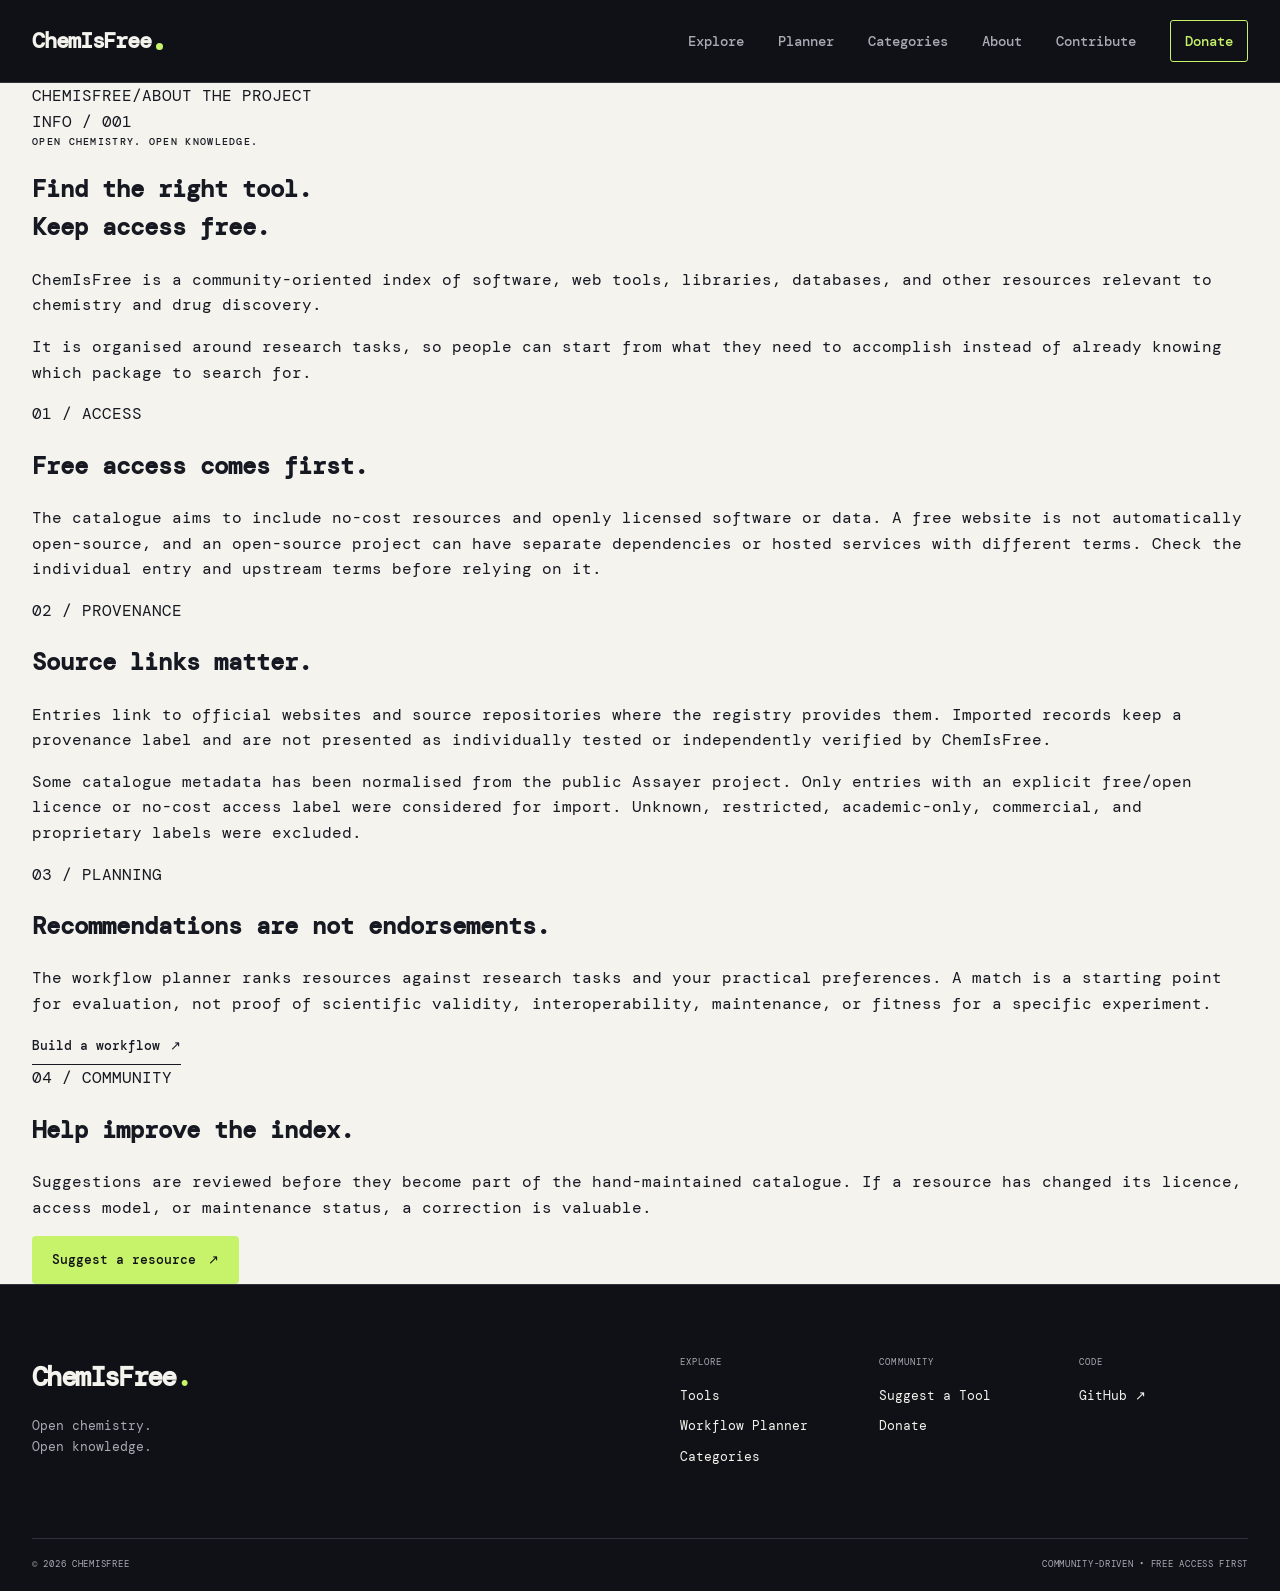
==== about.html @ 3ec7b922 "Add project, access policy, and provenance page" ====
<!DOCTYPE html>
<html lang="en">
<head>
    <meta charset="UTF-8">
    <meta name="viewport" content="width=device-width, initial-scale=1.0">
    <title>About ChemIsFree</title>
    <meta name="description" content="ChemIsFree helps researchers discover free chemistry and drug-discovery tools, understand access conditions, and assemble practical workflows.">
    <link rel="stylesheet" href="css/style.css?v=10">
</head>
<body>
<header class="site-header">
    <div class="container header-inner">
        <a href="index.html" class="site-wordmark"><span class="wordmark-main">ChemIsFree</span><span class="wordmark-dot"></span></a>
        <nav class="main-nav">
            <a href="tools.html">Explore</a>
            <a href="workflow-planner.html">Planner</a>
            <a href="index.html#categories">Categories</a>
            <a href="about.html" aria-current="page">About</a>
            <a href="contribute.html">Contribute</a>
            <a href="#" class="nav-donate" title="Donation link will be added before launch">Donate</a>
        </nav>
    </div>
</header>
<main>
    <section class="planner-hero about-hero">
        <div class="container">
            <div class="planner-topline"><div class="planner-kicker"><span>CHEMISFREE</span><span>/</span><span>ABOUT THE PROJECT</span></div><span class="planner-index">INFO / 001</span></div>
            <div class="planner-hero-grid">
                <div><p class="eyebrow">OPEN CHEMISTRY. OPEN KNOWLEDGE.</p><h1>Find the right tool.<br><span>Keep access free.</span></h1></div>
                <div class="planner-hero-copy"><p>ChemIsFree is a community-oriented index of software, web tools, libraries, databases, and other resources relevant to chemistry and drug discovery.</p><p>It is organised around research tasks, so people can start from what they need to accomplish instead of already knowing which package to search for.</p></div>
            </div>
        </div>
    </section>
    <section class="about-policy">
        <div class="container">
            <article><span>01 / ACCESS</span><h2>Free access comes first.</h2><p>The catalogue aims to include no-cost resources and openly licensed software or data. A free website is not automatically open-source, and an open-source project can have separate dependencies or hosted services with different terms. Check the individual entry and upstream terms before relying on it.</p></article>
            <article><span>02 / PROVENANCE</span><h2>Source links matter.</h2><p>Entries link to official websites and source repositories where the registry provides them. Imported records keep a provenance label and are not presented as individually tested or independently verified by ChemIsFree.</p><p>Some catalogue metadata has been normalised from the public <a href="https://github.com/yboulaamane/assayer" target="_blank" rel="noopener noreferrer">Assayer project</a>. Only entries with an explicit free/open licence or no-cost access label were considered for import. Unknown, restricted, academic-only, commercial, and proprietary labels were excluded.</p></article>
            <article><span>03 / PLANNING</span><h2>Recommendations are not endorsements.</h2><p>The workflow planner ranks resources against research tasks and your practical preferences. A match is a starting point for evaluation, not proof of scientific validity, interoperability, maintenance, or fitness for a specific experiment.</p><a class="text-link" href="workflow-planner.html">Build a workflow <span>↗</span></a></article>
            <article><span>04 / COMMUNITY</span><h2>Help improve the index.</h2><p>Suggestions are reviewed before they become part of the hand-maintained catalogue. If a resource has changed its licence, access model, or maintenance status, a correction is valuable.</p><a class="button button-primary" href="https://github.com/ChemIsFree/tools/issues/new?template=suggest-a-tool.yml" target="_blank" rel="noopener noreferrer">Suggest a resource <span>↗</span></a></article>
        </div>
    </section>
</main>
<footer class="site-footer">
    <div class="container footer-inner">
        <div class="footer-brand"><a href="index.html" class="footer-wordmark">ChemIsFree<span>.</span></a><p>Open chemistry.<br>Open knowledge.</p></div>
        <div class="footer-links">
            <div><span>EXPLORE</span><a href="tools.html">Tools</a><a href="workflow-planner.html">Workflow Planner</a><a href="index.html#categories">Categories</a></div>
            <div><span>COMMUNITY</span><a href="contribute.html">Suggest a Tool</a><a href="#">Donate</a></div>
            <div><span>CODE</span><a href="https://github.com/ChemIsFree" target="_blank" rel="noopener noreferrer">GitHub ↗</a></div>
        </div>
    </div>
    <div class="container footer-bottom"><span>© 2026 ChemIsFree</span><span>Community-driven • Free access first</span></div>
</footer>
</body>
</html>
---- css/style.css ----
@import url('https://fonts.googleapis.com/css2?family=DM+Mono:wght@400;500&family=DM+Sans:wght@400;500;600;700&family=Manrope:wght@400;500;600;700;800&display=swap');


/* =========================================================
   CHEMISFREE — DESIGN SYSTEM
   ========================================================= */

:root {

    /* Core */
    --ink: #101116;
    --ink-soft: #181a22;
    --ink-light: #222532;

    --paper: #f4f3ee;
    --paper-light: #faf9f5;
    --white: #ffffff;

    /* Accent system */
    --violet: #7357ff;
    --violet-light: #8f78ff;
    --lime: #c7f36b;
    --blue: #4e72ff;

    /* Text */
    --text: #171922;
    --text-muted: #6d707b;
    --text-on-dark: #f4f3ee;
    --text-on-dark-muted: #a8abb5;

    /* Lines */
    --line: #d9d8d1;
    --line-dark: #30323d;
    --line-bright: #474a57;

    /* Layout */
    --container: 1240px;

    /* Radius */
    --radius-sm: 4px;
    --radius-md: 8px;
    --radius-lg: 14px;

    /* Shadows */
    --shadow-soft: 0 12px 40px rgba(16, 17, 22, 0.08);

    /* Typography */
    --font-display: "DM Mono", monospace;
    --font-body: "DM Mono", monospace;
    --font-mono: "DM Mono", monospace;
}


/* =========================================================
   RESET
   ========================================================= */

* {
    box-sizing: border-box;
}

html {
    scroll-behavior: smooth;
}

body {
    margin: 0;
    background: var(--paper);
    color: var(--text);
    font-family: var(--font-body);
    font-size: 16px;
    line-height: 1.6;
    -webkit-font-smoothing: antialiased;
}

img {
    max-width: 100%;
}

a {
    color: inherit;
    text-decoration: none;
}

button,
input,
select {
    font: inherit;
}

button {
    cursor: pointer;
}

.container {
    width: min(calc(100% - 64px), var(--container));
    margin: 0 auto;
}


/* =========================================================
   HEADER
   ========================================================= */

.site-header {
    position: relative;
    z-index: 10;
    background: var(--ink);
    color: var(--text-on-dark);
    border-bottom: 1px solid var(--line-dark);
}

.header-inner {
    min-height: 82px;
    display: flex;
    align-items: center;
    justify-content: space-between;
    gap: 40px;
}

.site-wordmark {
    display: inline-flex;
    align-items: center;
    gap: 5px;
    font-family: var(--font-display);
    font-size: 22px;
    font-weight: 800;
    letter-spacing: -0.05em;
}

.wordmark-dot {
    width: 7px;
    height: 7px;
    display: inline-block;
    background: var(--lime);
    border-radius: 50%;
    margin-top: 11px;
}

.main-nav {
    display: flex;
    align-items: center;
    gap: 34px;
}

.main-nav a {
    position: relative;
    color: var(--text-on-dark-muted);
    font-size: 14px;
    font-weight: 500;
    transition: color 180ms ease;
}

.main-nav a::after {
    content: "";
    position: absolute;
    left: 0;
    right: 0;
    bottom: -8px;
    height: 1px;
    background: var(--lime);
    transform: scaleX(0);
    transform-origin: right;
    transition: transform 180ms ease;
}

.main-nav a:hover {
    color: var(--white);
}

.main-nav a:hover::after {
    transform: scaleX(1);
    transform-origin: left;
}


/* =========================================================
   HERO
   ========================================================= */

.hero {
    position: relative;
    overflow: hidden;
    background: var(--ink);
    color: var(--text-on-dark);
    border-bottom: 1px solid var(--line-dark);
}

.hero-container {
    position: relative;
    padding-top: 28px;
    padding-bottom: 0;
}

.hero-topline {
    display: flex;
    align-items: center;
    gap: 28px;
    padding-bottom: 24px;
    border-bottom: 1px solid var(--line-dark);

    font-family: var(--font-mono);
    font-size: 10px;
    letter-spacing: 0.12em;
    color: var(--text-on-dark-muted);
}

.hero-topline span {
    display: flex;
    align-items: center;
    gap: 10px;
}

.hero-topline span:not(:last-child)::after {
    content: "";
    width: 4px;
    height: 4px;
    border-radius: 50%;
    background: var(--violet-light);
}

.hero-main {
    position: relative;
    z-index: 2;

    display: grid;
    grid-template-columns: minmax(0, 1.3fr) minmax(320px, 0.7fr);
    gap: 80px;

    padding: 86px 0 96px;
}

.hero-title h1 {
    margin: 0;

    font-family: var(--font-display);
    font-size: clamp(76px, 10.2vw, 148px);
    line-height: 0.83;
    font-weight: 500;
    letter-spacing: -0.085em;
}

.hero-title h1 span {
    color: var(--violet-light);
}

.hero-content {
    align-self: end;
    max-width: 470px;
    padding-bottom: 5px;
}

.hero-kicker,
.eyebrow {
    margin: 0 0 18px;

    font-family: var(--font-mono);
    font-size: 10px;
    font-weight: 500;
    letter-spacing: 0.13em;
    text-transform: uppercase;
}

.hero-kicker {
    color: var(--lime);
}

.hero-description {
    margin: 0;
    color: var(--text-on-dark-muted);
    font-size: 18px;
    line-height: 1.65;
    max-width: 460px;
}

.hero-actions {
    display: flex;
    flex-wrap: wrap;
    gap: 12px;
    margin-top: 34px;
}


/* =========================================================
   HERO SCIENTIFIC SYSTEM
   ========================================================= */

.hero-system {
    position: relative;
    height: 160px;
    margin: 0 -1px;

    border-top: 1px solid var(--line-dark);
    background:
        linear-gradient(
            90deg,
            transparent 49.8%,
            rgba(115, 87, 255, 0.18) 50%,
            transparent 50.2%
        ),
        linear-gradient(
            0deg,
            transparent 49.8%,
            rgba(115, 87, 255, 0.14) 50%,
            transparent 50.2%
        );

    background-size: 80px 80px;
}

.system-grid {
    position: absolute;
    inset: 0;

    background-image:
        linear-gradient(var(--line-dark) 1px, transparent 1px),
        linear-gradient(90deg, var(--line-dark) 1px, transparent 1px);

    background-size: 80px 80px;

    opacity: 0.35;
}

.system-label {
    position: absolute;
    z-index: 4;

    display: flex;
    gap: 16px;

    font-family: var(--font-mono);
    font-size: 9px;
    letter-spacing: 0.12em;
    color: var(--text-on-dark-muted);
}

.system-label-top {
    top: 14px;
    left: 0;
}

.system-label-top span:first-child {
    color: var(--lime);
}

.system-label-bottom {
    right: 0;
    bottom: 14px;
}

.system-label-bottom span:last-child {
    color: var(--violet-light);
}

.system-node {
    position: absolute;
    z-index: 3;

    width: 9px;
    height: 9px;

    border: 1px solid var(--violet-light);
    background: var(--ink);

    transform: rotate(45deg);
}

.node-one {
    left: 19%;
    top: 42%;
}

.node-two {
    left: 43%;
    top: 62%;
}

.node-three {
    left: 66%;
    top: 30%;
}

.node-four {
    right: 13%;
    top: 57%;
    border-color: var(--lime);
}

.system-line {
    position: absolute;
    z-index: 2;

    height: 1px;
    background: var(--violet);
    opacity: 0.65;
    transform-origin: left center;
}

.line-one {
    width: 25%;
    left: 19%;
    top: 47%;
    transform: rotate(18deg);
}

.line-two {
    width: 25%;
    left: 43%;
    top: 62%;
    transform: rotate(-27deg);
}

.line-three {
    width: 24%;
    left: 66%;
    top: 34%;
    transform: rotate(23deg);
}

.molecule {
    position: absolute;
    z-index: 3;

    width: 76px;
    height: 76px;

    border: 1px solid var(--violet);
    border-radius: 50%;
    opacity: 0.7;
}

.molecule::before,
.molecule::after {
    content: "";
    position: absolute;
    inset: 12px;
    border: 1px solid var(--violet-light);
    transform: rotate(60deg);
}

.molecule::after {
    transform: rotate(-60deg);
}

.molecule span {
    position: absolute;
    width: 7px;
    height: 7px;
    border-radius: 50%;
    background: var(--lime);
}

.molecule span:nth-child(1) {
    top: -4px;
    left: 34px;
}

.molecule span:nth-child(2) {
    bottom: 4px;
    left: -2px;
}

.molecule span:nth-child(3) {
    right: -2px;
    bottom: 4px;
}

.molecule-one {
    left: 28%;
    top: 25%;
}

.molecule-two {
    right: 20%;
    top: 5%;
    transform: scale(0.62);
    opacity: 0.4;
}


/* =========================================================
   BUTTONS
   ========================================================= */

.button {
    min-height: 48px;
    display: inline-flex;
    align-items: center;
    justify-content: center;
    gap: 12px;

    padding: 0 20px;

    border-radius: var(--radius-sm);

    font-size: 13px;
    font-weight: 500;

    transition:
        transform 180ms ease,
        background 180ms ease,
        border-color 180ms ease,
        color 180ms ease;
}

.button:hover {
    transform: translateY(-2px);
}

.button-primary {
    background: var(--lime);
    color: var(--ink);
}

.button-primary:hover {
    background: #d5fb82;
}

.button-secondary {
    border: 1px solid var(--line-bright);
    color: var(--text-on-dark);
}

.button-secondary:hover {
    border-color: var(--violet-light);
    background: rgba(115, 87, 255, 0.1);
}

.button-light {
    background: var(--paper);
    color: var(--ink);
}

.button-light:hover {
    background: var(--white);
}


/* =========================================================
   INTRO
   ========================================================= */

.intro-section {
    padding: 130px 0;
    background: var(--paper);
    border-bottom: 1px solid var(--line);
}

.intro-heading {
    max-width: 850px;
}

.intro-heading .eyebrow {
    color: var(--violet);
}

.intro-heading h2 {
    margin: 0;

    font-family: var(--font-display);
    font-size: clamp(42px, 5.2vw, 72px);
    line-height: 1.02;
    letter-spacing: -0.065em;
    font-weight: 500;
}

.intro-heading h2 em {
    color: var(--text-muted);
    font-style: normal;
}

.intro-bottom {
    display: grid;
    grid-template-columns: minmax(0, 1fr) minmax(360px, 0.8fr);
    gap: 120px;

    margin-top: 90px;
    padding-top: 28px;

    border-top: 1px solid var(--line);
}

.intro-text {
    max-width: 560px;
}

.intro-text p {
    margin: 0 0 18px;
    color: var(--text-muted);
    font-size: 17px;
}

.stats {
    display: grid;
    grid-template-columns: repeat(3, 1fr);
    gap: 0;
}

.stat {
    padding-left: 24px;
    border-left: 1px solid var(--line);
}

.stat strong {
    display: block;

    font-family: var(--font-display);
    font-size: 48px;
    line-height: 1;
    letter-spacing: -0.06em;
    font-weight: 500;
}

.stat span {
    display: block;
    margin-top: 12px;

    font-family: var(--font-mono);
    font-size: 9px;
    letter-spacing: 0.1em;
    text-transform: uppercase;
    color: var(--text-muted);
}


/* =========================================================
   CATEGORIES
   ========================================================= */

.categories-section {
    padding: 130px 0;
    background: var(--paper-light);
}

.section-heading {
    display: flex;
    justify-content: space-between;
    align-items: flex-end;
    gap: 50px;

    margin-bottom: 60px;
}

.section-heading .eyebrow {
    color: var(--violet);
}

.section-heading h2 {
    margin: 0;

    font-family: var(--font-display);
    font-size: clamp(48px, 6vw, 78px);
    line-height: 0.92;
    letter-spacing: -0.07em;
    font-weight: 500;
}

.text-link {
    display: inline-flex;
    align-items: center;
    gap: 10px;

    padding-bottom: 7px;
    border-bottom: 1px solid var(--text);

    font-size: 13px;
    font-weight: 500;

    transition:
        color 180ms ease,
        border-color 180ms ease;
}

.text-link:hover {
    color: var(--violet);
    border-color: var(--violet);
}

.category-grid {
    display: grid;
    grid-template-columns: repeat(2, 1fr);

    border-top: 1px solid var(--line);
    border-left: 1px solid var(--line);
}

.category-card {
    position: relative;

    min-height: 265px;

    display: flex;
    flex-direction: column;
    justify-content: space-between;

    padding: 30px;

    border-right: 1px solid var(--line);
    border-bottom: 1px solid var(--line);

    background: transparent;

    transition:
        background 200ms ease,
        transform 200ms ease;
}

.category-card:hover {
    background: var(--white);
}

.category-card:nth-child(odd) {
    background: rgba(115, 87, 255, 0.025);
}

.category-card:hover:nth-child(odd) {
    background: var(--white);
}

.category-index {
    font-family: var(--font-mono);
    font-size: 10px;
    color: var(--violet);
    letter-spacing: 0.08em;
}

.category-card h3 {
    margin: 0;

    font-family: var(--font-display);
    font-size: 30px;
    line-height: 1;
    letter-spacing: -0.045em;
    font-weight: 500;
}

.category-card p {
    max-width: 380px;

    margin: 14px 0 0;

    color: var(--text-muted);
    font-size: 14px;
    line-height: 1.6;
}

.category-arrow {
    position: absolute;
    right: 30px;
    bottom: 27px;

    font-size: 20px;

    opacity: 0;

    transform: translate(-5px, 5px);

    transition:
        opacity 180ms ease,
        transform 180ms ease;
}

.category-card:hover .category-arrow {
    opacity: 1;
    transform: translate(0, 0);
}

.category-card-large {
    min-height: 330px;
}


/* =========================================================
   COMMUNITY
   ========================================================= */

.community-section {
    padding: 120px 0;

    background: var(--ink);
    color: var(--text-on-dark);
}

.community-container {
    display: grid;
    grid-template-columns: 100px minmax(0, 700px);
    gap: 60px;
}

.community-number {
    font-family: var(--font-mono);
    font-size: 11px;
    color: var(--lime);
    padding-top: 9px;
}

.community-content {
    max-width: 700px;
}

.community-content .eyebrow {
    color: var(--violet-light);
}

.community-content h2 {
    margin: 0;

    font-family: var(--font-display);
    font-size: clamp(54px, 7vw, 90px);
    line-height: 0.92;
    letter-spacing: -0.075em;
    font-weight: 500;
}

.community-content > p:not(.eyebrow) {
    max-width: 590px;

    margin: 30px 0 35px;

    color: var(--text-on-dark-muted);
    font-size: 17px;
}


/* =========================================================
   FOOTER
   ========================================================= */

.site-footer {
    background: var(--ink);
    color: var(--text-on-dark);

    border-top: 1px solid var(--line-dark);
}

.footer-inner {
    display: grid;
    grid-template-columns: 1fr 1fr;
    gap: 80px;

    padding-top: 70px;
    padding-bottom: 70px;
}

.footer-wordmark {
    font-family: var(--font-display);
    font-size: 27px;
    font-weight: 800;
    letter-spacing: -0.06em;
}

.footer-wordmark span {
    color: var(--lime);
}

.footer-brand p {
    margin: 18px 0 0;

    color: var(--text-on-dark-muted);
    font-size: 13px;
    line-height: 1.6;
}

.footer-links {
    display: grid;
    grid-template-columns: repeat(3, 1fr);
    gap: 30px;
}

.footer-links div {
    display: flex;
    flex-direction: column;
    gap: 10px;
}

.footer-links span {
    margin-bottom: 6px;

    font-family: var(--font-mono);
    font-size: 9px;
    letter-spacing: 0.12em;
    color: var(--text-on-dark-muted);
}

.footer-links a {
    width: fit-content;

    color: var(--text-on-dark);

    font-size: 13px;
}

.footer-links a:hover {
    color: var(--lime);
}

.footer-bottom {
    display: flex;
    justify-content: space-between;

    padding-top: 18px;
    padding-bottom: 20px;

    border-top: 1px solid var(--line-dark);

    font-family: var(--font-mono);
    font-size: 9px;
    letter-spacing: 0.08em;
    text-transform: uppercase;
    color: var(--text-on-dark-muted);
}


/* =========================================================
   CATALOGUE — PAGE HERO
   ========================================================= */

.page-hero {
    padding: 85px 0 70px;
    background: var(--ink);
    color: var(--text-on-dark);
}

.page-hero .eyebrow {
    color: var(--lime);
}

.page-hero h1 {
    margin: 0;

    font-family: var(--font-display);
    font-size: clamp(56px, 7vw, 90px);
    line-height: 0.95;
    letter-spacing: -0.07em;
    font-weight: 500;
}

.page-hero p {
    max-width: 650px;
    margin: 25px 0 0;

    color: var(--text-on-dark-muted);
    font-size: 17px;
}


/* =========================================================
   CHEMISFREE CATALOGUE — EDITORIAL INDEX
   ========================================================= */


/* ---------------------------------------------------------
   Catalogue hero
   --------------------------------------------------------- */

.catalogue-hero {
    background: var(--ink);
    color: var(--text-on-dark);
    border-bottom: 1px solid var(--line-dark);
}

.catalogue-hero .container {
    padding-top: 28px;
    padding-bottom: 85px;
}

.catalogue-hero-top {
    display: flex;
    justify-content: space-between;
    align-items: center;

    padding-bottom: 22px;

    border-bottom: 1px solid var(--line-dark);
}

.catalogue-label {
    display: flex;
    align-items: center;
    gap: 14px;

    font-family: var(--font-mono);
    font-size: 9px;
    letter-spacing: 0.12em;
    color: var(--text-on-dark-muted);
}

.catalogue-label span:first-child {
    color: var(--lime);
}

.catalogue-index {
    font-family: var(--font-mono);
    font-size: 9px;
    letter-spacing: 0.12em;
    color: var(--text-on-dark-muted);
}

.catalogue-hero-content {
    display: grid;
    grid-template-columns: minmax(0, 1.3fr) minmax(300px, 0.7fr);
    gap: 80px;

    padding-top: 78px;
}

.catalogue-hero-content h1 {
    margin: 0;

    font-family: var(--font-display);
    font-size: clamp(72px, 9vw, 132px);
    line-height: 0.84;
    letter-spacing: -0.085em;
    font-weight: 500;
}

.catalogue-hero-description {
    align-self: end;
    max-width: 460px;
}

.catalogue-hero-description p {
    margin: 0;

    color: var(--text-on-dark-muted);
    font-size: 17px;
    line-height: 1.65;
}

.catalogue-scroll-hint {
    display: block;
    margin-top: 35px;

    font-family: var(--font-mono);
    font-size: 9px;
    letter-spacing: 0.12em;
    color: var(--violet-light);
}


/* ---------------------------------------------------------
   Catalogue main section
   --------------------------------------------------------- */

.catalogue-section {
    padding: 70px 0 120px;
    background: var(--paper);
}


/* ---------------------------------------------------------
   Search
   --------------------------------------------------------- */

.catalogue-search {
    max-width: 900px;
    margin-bottom: 45px;
}

.catalogue-search > label {
    display: block;
    margin-bottom: 12px;

    font-family: var(--font-mono);
    font-size: 9px;
    letter-spacing: 0.12em;
    text-transform: uppercase;
    color: var(--text-muted);
}

.catalogue-search-field {
    position: relative;
}

.catalogue-search-field input {
    width: 100%;
    height: 68px;

    padding: 0 60px 0 20px;

    border: 1px solid var(--line);
    border-radius: var(--radius-sm);

    background: var(--white);
    color: var(--text);

    font-family: var(--font-body);
    font-size: 17px;

    outline: none;

    transition:
        border-color 180ms ease,
        box-shadow 180ms ease;
}

.catalogue-search-field input::placeholder {
    color: #999aa1;
}

.catalogue-search-field input:focus {
    border-color: var(--violet);
    box-shadow: 0 0 0 3px rgba(115, 87, 255, 0.08);
}

.search-symbol {
    position: absolute;
    right: 22px;
    top: 50%;

    transform: translateY(-50%);

    font-family: var(--font-mono);
    font-size: 18px;
    color: var(--violet);
}


/* ---------------------------------------------------------
   Filter bar
   --------------------------------------------------------- */

.catalogue-filter-bar {
    display: grid;
    grid-template-columns: 1.4fr 1fr 1fr 0.8fr auto;
    gap: 10px;

    padding: 20px 0;

    border-top: 1px solid var(--line);
    border-bottom: 1px solid var(--line);
}

.filter-control {
    min-width: 0;
}

.filter-control label {
    display: block;
    margin-bottom: 7px;

    font-family: var(--font-mono);
    font-size: 8px;
    letter-spacing: 0.1em;
    text-transform: uppercase;
    color: var(--text-muted);
}

.filter-control select {
    width: 100%;
    height: 44px;

    padding: 0 32px 0 12px;

    border: 1px solid var(--line);
    border-radius: var(--radius-sm);

    background: var(--paper-light);
    color: var(--text);

    font-size: 12px;

    outline: none;
}

.filter-control select:focus {
    border-color: var(--violet);
}

.filter-clear {
    align-self: end;

    height: 44px;

    padding: 0 16px;

    border: 1px solid var(--line);
    border-radius: var(--radius-sm);

    background: transparent;
    color: var(--text-muted);

    font-family: var(--font-mono);
    font-size: 8px;
    letter-spacing: 0.08em;
    text-transform: uppercase;

    transition:
        border-color 180ms ease,
        color 180ms ease,
        background 180ms ease;
}

.filter-clear:hover {
    border-color: var(--violet);
    color: var(--violet);
    background: rgba(115, 87, 255, 0.04);
}


/* ---------------------------------------------------------
   Results header
   --------------------------------------------------------- */

.catalogue-results-header {
    display: flex;
    justify-content: space-between;
    align-items: center;

    padding: 30px 0 18px;
}

.catalogue-results-count {
    display: flex;
    align-items: center;
    gap: 10px;

    font-family: var(--font-mono);
    font-size: 9px;
    letter-spacing: 0.1em;
    text-transform: uppercase;
    color: var(--text-muted);
}

.results-marker {
    width: 6px;
    height: 6px;

    display: inline-block;

    border-radius: 50%;
    background: var(--lime);

    box-shadow: 0 0 0 3px rgba(199, 243, 107, 0.18);
}

.catalogue-results-note {
    font-family: var(--font-mono);
    font-size: 8px;
    letter-spacing: 0.1em;
    color: #a0a0a5;
}


/* ---------------------------------------------------------
   Tool grid
   --------------------------------------------------------- */

.tools-grid {
    display: grid;
    grid-template-columns: repeat(2, minmax(0, 1fr));
    gap: 0;

    border-top: 1px solid var(--line);
    border-left: 1px solid var(--line);
}


/* ---------------------------------------------------------
   Tool card
   --------------------------------------------------------- */

.tool-card {
    position: relative;

    min-height: 315px;

    display: flex;
    flex-direction: column;

    padding: 28px 30px 24px;

    border: 0;
    border-right: 1px solid var(--line);
    border-bottom: 1px solid var(--line);
    border-radius: 0;

    background: transparent;

    box-shadow: none;

    transition:
        background 180ms ease,
        box-shadow 180ms ease;
}

.tool-card:hover {
    background: var(--white);
    border-color: var(--line);
    box-shadow: inset 0 0 0 1px rgba(115, 87, 255, 0.04);
}

.tool-card:nth-child(4n + 1) {
    background: rgba(115, 87, 255, 0.025);
}

.tool-card:nth-child(4n + 1):hover {
    background: var(--white);
}


/* Status */

.tool-status {
    order: 0;

    align-self: flex-start;

    margin: 0 0 22px;
    padding: 5px 7px;

    border-radius: 2px;

    font-family: var(--font-mono);
    font-size: 7px;
    letter-spacing: 0.09em;
    text-transform: uppercase;
}

.tool-status-own {
    background: #ece7ff;
    color: #6046dc;
}

.tool-status-community {
    background: #edf7d8;
    color: #55751a;
}

.tool-status-archived {
    background: #ececec;
    color: #696969;
}


/* Type */

.tool-type {
    order: 1;

    margin-bottom: 9px;

    font-family: var(--font-mono);
    font-size: 8px;
    letter-spacing: 0.11em;
    text-transform: uppercase;
    color: var(--violet);
}


/* Name */

.tool-card h3 {
    order: 2;

    margin: 0;

    font-family: var(--font-display);
    font-size: 29px;
    line-height: 1.05;
    letter-spacing: -0.05em;
    font-weight: 500;
}


/* Description */

.tool-description {
    order: 3;

    max-width: 570px;

    margin: 13px 0 0;

    color: var(--text-muted);

    font-size: 14px;
    line-height: 1.6;
}


/* Metadata */

.tool-meta {
    order: 4;

    display: flex;
    flex-wrap: wrap;
    gap: 6px;

    margin-top: auto;
    padding-top: 28px;
}

.tool-meta span {
    padding: 5px 7px;

    border: 1px solid var(--line);

    font-family: var(--font-mono);
    font-size: 7px;
    letter-spacing: 0.05em;
    text-transform: uppercase;
    color: var(--text-muted);
}


/* Bottom links */

.tool-card-bottom {
    order: 5;

    display: flex;
    justify-content: space-between;
    align-items: center;

    margin-top: 20px;
    padding-top: 14px;

    border-top: 1px solid var(--line);
}

.tool-link {
    font-size: 11px;
    font-weight: 500;
}

.tool-link:first-child {
    color: var(--text);
}

.tool-link:first-child::after {
    content: " ↗";
    color: var(--violet);
}

.tool-link:last-child {
    color: var(--text-muted);
}

.tool-link:hover {
    color: var(--violet);
}


/* ---------------------------------------------------------
   No results
   --------------------------------------------------------- */

.no-results {
    padding: 110px 20px;

    border: 1px solid var(--line);

    text-align: center;
}

.no-results-number {
    display: block;
    margin-bottom: 20px;

    font-family: var(--font-mono);
    font-size: 10px;
    letter-spacing: 0.12em;
    color: var(--violet);
}

.no-results h3 {
    margin: 0;

    font-family: var(--font-display);
    font-size: 38px;
    line-height: 1;
    letter-spacing: -0.05em;
}

.no-results p {
    margin: 15px 0 25px;

    color: var(--text-muted);
}

.no-results button,
#clear-filters-empty {
    min-height: 42px;

    padding: 0 16px;

    border: 1px solid var(--line);
    border-radius: var(--radius-sm);

    background: transparent;

    font-family: var(--font-mono);
    font-size: 8px;
    letter-spacing: 0.08em;
    text-transform: uppercase;
}

.no-results button:hover,
#clear-filters-empty:hover {
    border-color: var(--violet);
    color: var(--violet);
}


/* ---------------------------------------------------------
   Donate navigation
   --------------------------------------------------------- */

.nav-donate {
    padding: 9px 14px !important;

    border: 1px solid var(--lime);

    color: var(--lime) !important;

    border-radius: 3px;
}

.nav-donate::after {
    display: none !important;
}

.nav-donate:hover {
    background: var(--lime);
    color: var(--ink) !important;
}


/* =========================================================
   TOOL DETAIL PAGE
   ========================================================= */

.tool-detail {
    padding: 65px 0 110px;
    background: var(--paper);
}

#tool-breadcrumb {
    margin-bottom: 30px;

    font-family: var(--font-mono);
    font-size: 9px;
    letter-spacing: 0.08em;
    text-transform: uppercase;
    color: var(--text-muted);
}

#tool-breadcrumb a:hover {
    color: var(--violet);
}

.tool-detail-header {
    padding-bottom: 45px;
    border-bottom: 1px solid var(--line);
}

.tool-detail-header h1 {
    margin: 0;

    font-family: var(--font-display);
    font-size: clamp(48px, 6vw, 78px);
    line-height: 0.95;
    letter-spacing: -0.065em;
    font-weight: 500;
}

.tool-detail-description {
    max-width: 760px;

    margin: 24px 0 0;

    color: var(--text-muted);
    font-size: 18px;
    line-height: 1.65;
}

.tool-detail-layout {
    display: grid;
    grid-template-columns: minmax(0, 1fr) 340px;
    gap: 60px;

    margin-top: 55px;
}

.tool-section {
    padding-bottom: 40px;
    margin-bottom: 40px;
    border-bottom: 1px solid var(--line);
}

.tool-section h2 {
    margin: 0 0 20px;

    font-family: var(--font-display);
    font-size: 28px;
    letter-spacing: -0.04em;
}

.tool-section p {
    color: var(--text-muted);
}

.tool-external-links {
    display: flex;
    flex-wrap: wrap;
    gap: 10px;
}

.external-link {
    display: inline-flex;
    align-items: center;
    gap: 8px;

    padding: 10px 13px;

    border: 1px solid var(--line);

    background: var(--white);

    font-size: 12px;
    font-weight: 500;
}

.external-link:hover {
    border-color: var(--violet);
    color: var(--violet);
}

.tool-citation {
    padding: 18px;

    border-left: 2px solid var(--violet);

    background: var(--white);

    font-size: 13px;
    color: var(--text-muted);
}

.tool-detail-sidebar {
    position: sticky;
    top: 25px;
    align-self: start;
}

.tool-info-card {
    padding: 25px;

    border: 1px solid var(--line);
    border-radius: var(--radius-md);

    background: var(--white);
}

.tool-info-card dl {
    margin: 0;
}

.tool-info-card dt {
    margin-top: 18px;

    font-family: var(--font-mono);
    font-size: 8px;
    letter-spacing: 0.1em;
    text-transform: uppercase;
    color: var(--text-muted);
}

.tool-info-card dt:first-child {
    margin-top: 0;
}

.tool-info-card dd {
    margin: 5px 0 0;

    font-size: 14px;
}

.tool-primary-button {
    display: flex;
    align-items: center;
    justify-content: center;

    width: 100%;
    min-height: 48px;

    margin-top: 22px;

    border-radius: var(--radius-sm);

    background: var(--ink);
    color: var(--white);

    font-size: 13px;
    font-weight: 500;
}

.tool-primary-button:hover {
    background: var(--violet);
}

.tool-loading {
    padding: 100px 0;
    color: var(--text-muted);
}


/* =========================================================
   RESPONSIVE — TABLET
   ========================================================= */

@media (max-width: 1000px) {

    .hero-main {
        grid-template-columns: 1fr;
        gap: 50px;
    }

    .hero-content {
        max-width: 620px;
    }

    .intro-bottom {
        grid-template-columns: 1fr;
        gap: 55px;
    }

    .catalogue-hero-content {
        grid-template-columns: 1fr;
        gap: 50px;
    }

    .catalogue-filter-bar {
        grid-template-columns: repeat(2, 1fr);
    }

    .filter-clear {
        width: fit-content;
    }

    .tools-grid {
        grid-template-columns: repeat(2, minmax(0, 1fr));
    }

    .tool-detail-layout {
        grid-template-columns: 1fr;
    }

    .tool-detail-sidebar {
        position: static;
    }
}


/* =========================================================
   RESPONSIVE — MOBILE
   ========================================================= */

@media (max-width: 700px) {

    .container {
        width: min(calc(100% - 36px), var(--container));
    }

    .header-inner {
        min-height: 70px;
    }

    .main-nav {
        gap: 16px;
    }

    .main-nav a {
        font-size: 12px;
    }

    .hero-container {
        padding-top: 20px;
    }

    .hero-topline {
        gap: 12px;
        flex-wrap: wrap;
        line-height: 1.5;
    }

    .hero-main {
        padding: 65px 0 65px;
    }

    .hero-title h1 {
        font-size: clamp(66px, 20vw, 110px);
    }

    .hero-description {
        font-size: 16px;
    }

    .hero-system {
        height: 120px;
    }

    .intro-section,
    .categories-section {
        padding: 85px 0;
    }

    .intro-heading h2 {
        font-size: 42px;
    }

    .stats {
        grid-template-columns: 1fr;
        gap: 25px;
    }

    .stat {
        padding-left: 18px;
    }

    .section-heading {
        display: block;
        margin-bottom: 40px;
    }

    .section-heading h2 {
        font-size: 50px;
    }

    .section-heading .text-link {
        margin-top: 25px;
    }

    .category-grid {
        grid-template-columns: 1fr;
    }

    .category-card,
    .category-card-large {
        min-height: 240px;
    }

    .community-section {
        padding: 85px 0;
    }

    .community-container {
        grid-template-columns: 1fr;
        gap: 20px;
    }

    .community-content h2 {
        font-size: 58px;
    }

    .footer-inner {
        grid-template-columns: 1fr;
        gap: 50px;
        padding-top: 55px;
        padding-bottom: 55px;
    }

    .footer-links {
        grid-template-columns: 1fr 1fr;
    }

    .footer-bottom {
        gap: 20px;
        flex-wrap: wrap;
    }

    .catalogue-hero .container {
        padding-top: 20px;
        padding-bottom: 65px;
    }

    .catalogue-hero-top {
        align-items: flex-start;
    }

    .catalogue-label {
        flex-wrap: wrap;
        gap: 8px;
    }

    .catalogue-hero-content {
        padding-top: 60px;
    }

    .catalogue-hero-content h1 {
        font-size: clamp(65px, 18vw, 105px);
    }

    .catalogue-hero-description p {
        font-size: 16px;
    }

    .catalogue-section {
        padding: 55px 0 85px;
    }

    .catalogue-search-field input {
        height: 60px;
        font-size: 15px;
    }

    .catalogue-filter-bar {
        grid-template-columns: 1fr;
    }

    .filter-clear {
        width: 100%;
    }

    .catalogue-results-header {
        align-items: flex-start;
        gap: 15px;
    }

    .catalogue-results-note {
        display: none;
    }

    .tools-grid {
        grid-template-columns: 1fr;
    }

    .tool-card {
        min-height: 280px;
    }

    .tool-detail {
        padding-top: 45px;
    }
}


/* =========================================================
   SMALL MOBILE
   ========================================================= */

@media (max-width: 460px) {

    .main-nav a:nth-child(2) {
        display: none;
    }

    .hero-title h1 {
        font-size: 64px;
    }

    .hero-actions {
        flex-direction: column;
        align-items: stretch;
    }

    .button {
        width: 100%;
    }

    .footer-links {
        grid-template-columns: 1fr;
    }

    .catalogue-label span:nth-child(2),
    .catalogue-label span:nth-child(3) {
        display: none;
    }

    .catalogue-hero-content h1 {
        font-size: 64px;
    }
}

/* =========================================================
   APPLICATION-FIRST CATALOGUE
   ========================================================= */


/* ---------------------------------------------------------
   Application domain
   --------------------------------------------------------- */

.application-domain {
    padding: 70px 0 0;
}


.application-domain:first-child {
    padding-top: 30px;
}


.application-domain-header {

    display: grid;

    grid-template-columns:
        minmax(0, 1fr)
        minmax(280px, 0.55fr);

    gap: 70px;

    padding-bottom: 35px;

    border-bottom: 1px solid var(--line);
}


.application-domain-header .eyebrow {
    color: var(--violet);
}


.application-domain-header h2 {

    margin: 0;

    font-family: var(--font-display);

    font-size:
        clamp(42px, 5.5vw, 76px);

    line-height: 0.92;

    letter-spacing: -0.065em;

    font-weight: 500;
}


.application-domain-description {

    align-self: end;

    max-width: 470px;

    margin: 0;

    color: var(--text-muted);

    font-size: 14px;

    line-height: 1.7;
}


/* ---------------------------------------------------------
   Task groups
   --------------------------------------------------------- */

.task-group {

    padding: 35px 0 0;
}


.task-heading {

    display: flex;

    align-items: baseline;

    gap: 18px;

    margin-bottom: 20px;
}


.task-index {

    min-width: 28px;

    font-family: var(--font-mono);

    font-size: 9px;

    letter-spacing: 0.08em;

    color: var(--violet);
}


.task-heading h3 {

    margin: 0;

    font-family: var(--font-display);

    font-size: 23px;

    line-height: 1.1;

    letter-spacing: -0.035em;

    font-weight: 500;
}


/* ---------------------------------------------------------
   Interface groups
   --------------------------------------------------------- */

.task-interface-groups {

    display: flex;

    flex-direction: column;

    gap: 28px;

    margin-left: 46px;
}


.task-interface-group {
    min-width: 0;
}


.interface-label {

    display: flex;

    align-items: center;

    gap: 9px;

    margin-bottom: 10px;

    font-family: var(--font-mono);

    font-size: 8px;

    letter-spacing: 0.12em;

    text-transform: uppercase;

    color: var(--text-muted);
}


.interface-label span {

    width: 5px;

    height: 5px;

    display: inline-block;

    background: var(--violet);

    transform: rotate(45deg);
}


.task-interface-group:nth-child(2)
.interface-label span {

    background: var(--lime);
}


.task-interface-group:nth-child(3)
.interface-label span {

    background: var(--blue);
}


/* ---------------------------------------------------------
   Application grid
   --------------------------------------------------------- */

.application-grid {

    display: grid;

    grid-template-columns:
        repeat(
            2,
            minmax(0, 1fr)
        );

    border-top: 1px solid var(--line);

    border-left: 1px solid var(--line);
}


.application-card {

    min-height: 255px;

    padding:
        24px
        26px
        22px;

    border-right:
        1px solid var(--line);

    border-bottom:
        1px solid var(--line);
}


.application-card h3 {

    font-size: 26px;
}


.application-card .tool-description {

    font-size: 13px;

    max-width: 520px;
}


/* ---------------------------------------------------------
   Resources
   --------------------------------------------------------- */

.resources-catalogue {

    margin-top: 120px;

    padding-top: 70px;

    border-top:
        1px solid var(--line-dark);

    background:
        linear-gradient(
            to bottom,
            rgba(115, 87, 255, 0.025),
            transparent 240px
        );
}


.resources-intro {

    display: grid;

    grid-template-columns:
        minmax(0, 1fr)
        minmax(280px, 0.6fr);

    gap: 70px;

    padding-bottom: 45px;

    border-bottom:
        1px solid var(--line);
}


.resources-intro .eyebrow {

    color: var(--violet);
}


.resources-intro h2 {

    margin: 0;

    font-family: var(--font-display);

    font-size:
        clamp(45px, 5vw, 70px);

    line-height: 0.94;

    letter-spacing: -0.065em;

    font-weight: 500;
}


.resources-intro > p {

    align-self: end;

    max-width: 430px;

    margin: 0;

    color: var(--text-muted);

    font-size: 14px;

    line-height: 1.7;
}


/* ---------------------------------------------------------
   Resource groups
   --------------------------------------------------------- */

.resource-group {

    padding-top: 45px;
}


.resource-group-heading {

    display: flex;

    align-items: baseline;

    justify-content: space-between;

    gap: 20px;

    margin-bottom: 15px;
}


.resource-group-heading h3 {

    margin: 0;

    font-family: var(--font-display);

    font-size: 21px;

    letter-spacing: -0.035em;

    font-weight: 500;
}


.resource-group-heading span {

    font-family: var(--font-mono);

    font-size: 8px;

    letter-spacing: 0.1em;

    color: var(--text-muted);
}


.resource-grid {

    display: grid;

    grid-template-columns:
        repeat(
            3,
            minmax(0, 1fr)
        );

    border-top:
        1px solid var(--line);

    border-left:
        1px solid var(--line);
}


.resource-card {

    display: flex;

    flex-direction: column;

    min-height: 235px;

    padding:
        22px
        23px
        20px;

    border-right:
        1px solid var(--line);

    border-bottom:
        1px solid var(--line);

    background:
        rgba(255, 255, 255, 0.45);

    transition:
        background 180ms ease;
}


.resource-card:hover {

    background:
        var(--white);
}


.resource-card-top {

    margin-bottom: 18px;
}


.resource-type {

    font-family: var(--font-mono);

    font-size: 7px;

    letter-spacing: 0.1em;

    text-transform: uppercase;

    color: var(--violet);
}


.resource-card h4 {

    margin: 0;

    font-family: var(--font-display);

    font-size: 21px;

    line-height: 1.1;

    letter-spacing: -0.035em;

    font-weight: 500;
}


.resource-card p {

    margin:
        11px
        0
        0;

    color: var(--text-muted);

    font-size: 12px;

    line-height: 1.6;
}


.resource-tags {

    display: flex;

    flex-wrap: wrap;

    gap: 5px;

    margin-top: 16px;
}


.resource-tags span {

    padding:
        4px
        6px;

    border:
        1px solid var(--line);

    font-family: var(--font-mono);

    font-size: 6px;

    letter-spacing: 0.04em;

    text-transform: uppercase;

    color: var(--text-muted);
}


.resource-card-bottom {

    display: flex;

    justify-content: space-between;

    margin-top: auto;

    padding-top: 16px;

    border-top:
        1px solid var(--line);
}


.resource-card .tool-link {

    font-size: 9px;
}


/* ---------------------------------------------------------
   Responsive
   --------------------------------------------------------- */

@media (max-width: 1000px) {

    .application-domain-header,
    .resources-intro {

        grid-template-columns: 1fr;

        gap: 30px;
    }


    .task-interface-groups {

        margin-left: 0;
    }


    .resource-grid {

        grid-template-columns:
            repeat(
                2,
                minmax(0, 1fr)
            );
    }
}


@media (max-width: 700px) {

    .application-domain {

        padding-top: 55px;
    }


    .application-domain-header h2 {

        font-size: 47px;
    }


    .task-heading h3 {

        font-size: 20px;
    }


    .application-grid {

        grid-template-columns: 1fr;
    }


    .application-card {

        min-height: 240px;
    }


    .resources-catalogue {

        margin-top: 85px;

        padding-top: 55px;
    }


    .resources-intro h2 {

        font-size: 48px;
    }


    .resource-grid {

        grid-template-columns: 1fr;
    }
}

/* The old renderer used task-group sections. The new renderer
   uses one domain section, then GUI/Web and CLI groups. */

.task-group,
.task-interface-groups,
.task-heading,
.task-index {
    display: none !important;
}

.application-domain {
    padding: 70px 0 0;
}

.application-domain:first-child {
    padding-top: 30px;
}

.application-domain-header {
    display: grid;
    grid-template-columns: minmax(0, 1fr) minmax(280px, 0.55fr);
    gap: 70px;
    padding-bottom: 35px;
    border-bottom: 1px solid var(--line);
}

.application-domain-header .eyebrow {
    color: var(--violet);
}

.application-domain-header h2 {
    margin: 0;
    font-family: var(--font-display);
    font-size: clamp(42px, 5.5vw, 76px);
    line-height: 0.92;
    letter-spacing: -0.065em;
    font-weight: 500;
}

.application-domain-description {
    align-self: end;
    max-width: 470px;
    margin: 0;
    color: var(--text-muted);
    font-size: 14px;
    line-height: 1.7;
}

.application-interface-group {
    padding: 35px 0 0;
}

.application-interface-group .interface-label {
    display: flex;
    align-items: center;
    gap: 9px;
    margin-bottom: 10px;
    font-family: var(--font-mono);
    font-size: 8px;
    letter-spacing: 0.12em;
    text-transform: uppercase;
    color: var(--text-muted);
}

.application-interface-group .interface-label span {
    width: 5px;
    height: 5px;
    display: inline-block;
    background: var(--violet);
    transform: rotate(45deg);
}

.application-interface-group + .application-interface-group {
    margin-top: 30px;
}

.application-interface-group + .application-interface-group .interface-label span {
    background: var(--lime);
}

.application-grid {
    display: grid;
    grid-template-columns: repeat(2, minmax(0, 1fr));
    border-top: 1px solid var(--line);
    border-left: 1px solid var(--line);
}

.application-card {
    min-height: 300px;
    padding: 24px 26px 22px;
    border-right: 1px solid var(--line);
    border-bottom: 1px solid var(--line);
    background: transparent;
}

.application-card:hover {
    background: var(--white);
}

.application-card-topline {
    display: flex;
    justify-content: space-between;
    align-items: flex-start;
    gap: 18px;
    margin-bottom: 8px;
}

.application-card .tool-type {
    margin: 0;
}

.application-interface {
    flex: 0 0 auto;
    padding: 5px 7px;
    border: 1px solid var(--line);
    font-family: var(--font-mono);
    font-size: 7px;
    letter-spacing: 0.08em;
    text-transform: uppercase;
    color: var(--text-muted);
}

.application-card h3 {
    margin: 0;
    font-size: 28px;
}

.application-card .tool-description {
    max-width: 560px;
    margin-top: 12px;
}

.application-task-tags {
    display: flex;
    flex-wrap: wrap;
    gap: 5px;
    margin-top: 18px;
}

.application-task-tags span {
    padding: 5px 7px;
    border: 1px solid var(--line);
    font-family: var(--font-mono);
    font-size: 7px;
    letter-spacing: 0.04em;
    text-transform: uppercase;
    color: var(--text-muted);
}

.application-card .tool-meta {
    padding-top: 22px;
}

.application-card .tool-card-bottom {
    margin-top: 18px;
}

@media (max-width: 1000px) {
    .application-domain-header {
        grid-template-columns: 1fr;
        gap: 30px;
    }
}

@media (max-width: 700px) {
    .application-domain {
        padding-top: 55px;
    }

    .application-domain-header h2 {
        font-size: 47px;
    }

    .application-grid {
        grid-template-columns: 1fr;
    }

    .application-card {
        min-height: 265px;
    }
}

.tool-detail-hero {
    background: var(--ink);
    color: var(--text-on-dark);
    border-bottom: 1px solid var(--line-dark);
}

.tool-detail-hero .container {
    padding-top: 26px;
    padding-bottom: 85px;
}

.tool-detail-topline {
    display: flex;
    justify-content: space-between;
    align-items: center;
    gap: 20px;
    padding-bottom: 20px;
    border-bottom: 1px solid var(--line-dark);
}

.tool-back-link,
.tool-detail-index {
    font-family: var(--font-mono);
    font-size: 9px;
    letter-spacing: 0.11em;
    text-transform: uppercase;
}

.tool-back-link { color: var(--text-on-dark-muted); }
.tool-back-link:hover { color: var(--lime); }
.tool-detail-index { color: var(--text-on-dark-muted); }

.tool-detail-hero-grid {
    display: grid;
    grid-template-columns: minmax(0, 1.25fr) minmax(260px, 0.55fr);
    gap: 80px;
    padding-top: 78px;
}

.tool-detail-heading { max-width: 900px; }
.tool-detail-heading .tool-status { margin-bottom: 24px; }

.tool-detail-type {
    margin-bottom: 12px;
    font-family: var(--font-mono);
    font-size: 8px;
    letter-spacing: 0.12em;
    text-transform: uppercase;
    color: var(--violet-light);
}

.tool-detail-heading h1 {
    margin: 0;
    font-family: var(--font-display);
    font-size: clamp(56px, 8vw, 112px);
    line-height: 0.88;
    letter-spacing: -0.08em;
    font-weight: 500;
}

.tool-detail-heading > p {
    max-width: 760px;
    margin: 28px 0 0;
    color: var(--text-on-dark-muted);
    font-size: 17px;
    line-height: 1.65;
}

.tool-detail-side-intro { align-self: end; padding-top: 20px; }

.detail-kicker {
    margin-bottom: 14px;
    font-family: var(--font-mono);
    font-size: 8px;
    letter-spacing: 0.12em;
    text-transform: uppercase;
    color: var(--lime);
}

.detail-taxonomy-list { border-top: 1px solid var(--line-dark); }

.detail-taxonomy-list a {
    display: flex;
    justify-content: space-between;
    gap: 20px;
    padding: 12px 0;
    border-bottom: 1px solid var(--line-dark);
    color: var(--text-on-dark);
    font-size: 12px;
}

.detail-taxonomy-list a:hover { color: var(--lime); }

.tool-detail-body {
    padding: 85px 0 120px;
    background: var(--paper);
}

.tool-detail-layout {
    display: grid;
    grid-template-columns: minmax(0, 1fr) 330px;
    gap: 85px;
    align-items: start;
}

.tool-detail-main { min-width: 0; }

.tool-section {
    padding: 0 0 45px;
    margin: 0 0 45px;
    border-bottom: 1px solid var(--line);
}

.tool-section:last-child { margin-bottom: 0; }

.tool-section-label {
    margin-bottom: 16px;
    font-family: var(--font-mono);
    font-size: 8px;
    letter-spacing: 0.12em;
    text-transform: uppercase;
    color: var(--violet);
}

.tool-section h2 {
    margin: 0 0 20px;
    font-family: var(--font-display);
    font-size: clamp(30px, 4vw, 46px);
    line-height: 0.98;
    letter-spacing: -0.055em;
    font-weight: 500;
}

.tool-section p {
    max-width: 760px;
    margin: 0;
    color: var(--text-muted);
    font-size: 15px;
    line-height: 1.75;
}

.tool-task-tags {
    display: flex;
    flex-wrap: wrap;
    gap: 8px;
    margin-top: 26px;
}

.tool-task-tag {
    display: inline-flex;
    align-items: center;
    gap: 9px;
    padding: 9px 11px;
    border: 1px solid var(--line);
    background: var(--white);
    color: var(--text);
    font-family: var(--font-mono);
    font-size: 8px;
    letter-spacing: 0.04em;
    text-transform: uppercase;
}

.tool-task-tag:hover { border-color: var(--violet); color: var(--violet); }
.tool-task-tag span { color: var(--violet); }

.tool-external-links {
    display: grid;
    grid-template-columns: repeat(2, minmax(0, 1fr));
    gap: 8px;
}

.external-link {
    display: flex;
    align-items: center;
    justify-content: space-between;
    gap: 15px;
    min-height: 52px;
    padding: 0 14px;
    border: 1px solid var(--line);
    background: var(--white);
    color: var(--text);
    font-size: 11px;
}

.external-link:hover { border-color: var(--violet); color: var(--violet); }
.external-link span { color: var(--violet); }

.tool-citation {
    padding: 18px 20px;
    border-left: 2px solid var(--violet);
    background: var(--white);
}

.tool-citation p + p { margin-top: 10px; }

.tool-detail-sidebar {
    position: sticky;
    top: 24px;
    align-self: start;
}

.tool-info-card {
    padding: 24px;
    margin-bottom: 12px;
    border: 1px solid var(--line);
    background: var(--white);
}

.tool-info-card-heading {
    display: flex;
    align-items: baseline;
    gap: 12px;
    padding-bottom: 15px;
    border-bottom: 1px solid var(--line);
}

.tool-info-card-heading span {
    font-family: var(--font-mono);
    font-size: 8px;
    letter-spacing: 0.1em;
    color: var(--violet);
}

.tool-info-card-heading h2 {
    margin: 0;
    font-family: var(--font-display);
    font-size: 20px;
    letter-spacing: -0.035em;
    font-weight: 500;
}

.tool-info-card dl { margin: 0; }

.tool-info-row {
    padding: 15px 0;
    border-bottom: 1px solid var(--line);
}

.tool-info-row:last-child {
    border-bottom: 0;
    padding-bottom: 0;
}

.tool-info-row dt {
    margin: 0 0 6px;
    font-family: var(--font-mono);
    font-size: 7px;
    letter-spacing: 0.1em;
    text-transform: uppercase;
    color: var(--text-muted);
}

.tool-info-row dd {
    margin: 0;
    font-size: 12px;
    line-height: 1.55;
}

.tool-primary-button {
    width: 100%;
    min-height: 50px;
    margin-top: 8px;
}

.tool-primary-button span { margin-left: 5px; }

.tool-error {
    max-width: 780px;
    padding-top: 70px;
}

.tool-error h1 {
    margin: 0;
    font-family: var(--font-display);
    font-size: clamp(48px, 7vw, 90px);
    line-height: 0.92;
    letter-spacing: -0.07em;
    font-weight: 500;
}

.tool-error p {
    max-width: 600px;
    margin: 25px 0 30px;
    color: var(--text-on-dark-muted);
    font-size: 16px;
    line-height: 1.7;
}

.tool-loading {
    padding: 50px 0;
    color: var(--text-muted);
    font-family: var(--font-mono);
    font-size: 9px;
    letter-spacing: 0.1em;
    text-transform: uppercase;
}

@media (max-width: 1000px) {
    .tool-detail-hero-grid { grid-template-columns: 1fr; gap: 45px; }
    .tool-detail-layout { grid-template-columns: 1fr; gap: 55px; }
    .tool-detail-sidebar { position: static; }
}

@media (max-width: 700px) {
    .tool-detail-hero .container { padding-bottom: 60px; }
    .tool-detail-topline { align-items: flex-start; flex-direction: column; gap: 10px; }
    .tool-detail-hero-grid { padding-top: 55px; }
    .tool-detail-heading h1 { font-size: clamp(52px, 18vw, 86px); }
    .tool-detail-heading > p { font-size: 15px; }
    .tool-detail-body { padding: 60px 0 90px; }
    .tool-external-links { grid-template-columns: 1fr; }
    .tool-task-tags { gap: 6px; }
    .tool-task-tag { font-size: 7px; }
}

/* =========================================================
   CONTRIBUTION PAGE
   ========================================================= */

.contribute-hero {
    background: var(--ink);
    color: var(--text-on-dark);
    border-bottom: 1px solid var(--line-dark);
}

.contribute-hero .container {
    padding-top: 28px;
    padding-bottom: 95px;
}

.contribute-topline {
    display: flex;
    justify-content: space-between;
    align-items: center;
    padding-bottom: 22px;
    border-bottom: 1px solid var(--line-dark);
}

.contribute-label {
    display: flex;
    gap: 14px;
    align-items: center;

    font-family: var(--font-mono);
    font-size: 9px;
    letter-spacing: 0.12em;
    color: var(--text-on-dark-muted);
}

.contribute-label span:first-child {
    color: var(--lime);
}

.contribute-index {
    font-family: var(--font-mono);
    font-size: 9px;
    letter-spacing: 0.12em;
    color: var(--text-on-dark-muted);
}

.contribute-hero-grid {
    display: grid;
    grid-template-columns:
        minmax(0, 1.2fr)
        minmax(320px, 0.65fr);

    gap: 90px;

    padding-top: 80px;
}

.contribute-eyebrow {
    margin: 0 0 14px;

    font-family: var(--font-mono);
    font-size: 9px;
    letter-spacing: 0.12em;
    color: var(--lime);
}

.contribute-hero h1 {
    margin: 0;

    font-family: var(--font-display);
    font-size: clamp(64px, 8vw, 118px);
    line-height: 0.86;
    letter-spacing: -0.08em;
    font-weight: 500;
}

.contribute-hero-intro {
    align-self: end;
    max-width: 500px;
}

.contribute-hero-intro p {
    margin: 0 0 20px;

    color: var(--text-on-dark-muted);
    font-size: 16px;
    line-height: 1.7;
}

.contribute-primary-button {
    margin-top: 18px;
}

.contribute-note {
    display: block;
    margin-top: 14px;

    font-family: var(--font-mono);
    font-size: 8px;
    line-height: 1.5;
    letter-spacing: 0.06em;
    text-transform: uppercase;

    color: var(--text-on-dark-muted);
}


/* ---------------------------------------------------------
   Process
   --------------------------------------------------------- */

.contribute-process {
    padding: 125px 0;
    background: var(--paper);
    border-bottom: 1px solid var(--line);
}

.contribute-section-heading {
    margin-bottom: 65px;
}

.contribute-section-heading .eyebrow {
    color: var(--violet);
}

.contribute-section-heading h2 {
    margin: 0;

    font-family: var(--font-display);
    font-size: clamp(48px, 6vw, 78px);
    line-height: 0.92;
    letter-spacing: -0.07em;
    font-weight: 500;
}

.contribute-steps {
    display: grid;
    grid-template-columns: repeat(4, 1fr);

    border-top: 1px solid var(--line);
    border-left: 1px solid var(--line);
}

.contribute-step {
    min-height: 300px;

    padding: 24px;

    border-right: 1px solid var(--line);
    border-bottom: 1px solid var(--line);
}

.contribute-step-number {
    display: block;
    margin-bottom: 65px;

    font-family: var(--font-mono);
    font-size: 9px;
    letter-spacing: 0.1em;
    color: var(--violet);
}

.contribute-step h3 {
    margin: 0 0 13px;

    font-family: var(--font-display);
    font-size: 25px;
    line-height: 1;
    letter-spacing: -0.04em;
    font-weight: 500;
}

.contribute-step p {
    margin: 0;

    color: var(--text-muted);
    font-size: 13px;
    line-height: 1.7;
}


/* ---------------------------------------------------------
   Guidance
   --------------------------------------------------------- */

.contribute-guidance {
    padding: 125px 0;

    background:
        linear-gradient(
            to bottom,
            rgba(115, 87, 255, 0.035),
            transparent 400px
        );

    border-bottom: 1px solid var(--line);
}

.contribute-guidance-grid {
    display: grid;
    grid-template-columns:
        minmax(0, 0.9fr)
        minmax(0, 1fr);

    gap: 110px;
}

.contribute-guidance .eyebrow {
    color: var(--violet);
}

.contribute-guidance h2 {
    margin: 0;

    font-family: var(--font-display);
    font-size: clamp(48px, 6vw, 76px);
    line-height: 0.92;
    letter-spacing: -0.07em;
    font-weight: 500;
}

.contribute-guidance-copy > p {
    margin: 0 0 20px;

    color: var(--text-muted);
    font-size: 16px;
    line-height: 1.75;
}

.contribute-checklist {
    margin-top: 40px;

    border-top: 1px solid var(--line);
}

.contribute-checklist > div {
    display: grid;
    grid-template-columns: 30px 1fr;
    gap: 15px;

    padding: 14px 0;

    border-bottom: 1px solid var(--line);
}

.contribute-checklist span {
    font-family: var(--font-mono);
    color: var(--lime-dark, var(--violet));
}

.contribute-checklist p {
    margin: 0;

    font-size: 13px;
    line-height: 1.55;
}


/* ---------------------------------------------------------
   Before submission
   --------------------------------------------------------- */

.contribute-before {
    padding: 125px 0;
    background: var(--paper-light);
}

.contribute-before-header {
    margin-bottom: 60px;
}

.contribute-before-header .eyebrow {
    color: var(--violet);
}

.contribute-before-header h2 {
    margin: 0;

    font-family: var(--font-display);
    font-size: clamp(48px, 6vw, 76px);
    line-height: 0.92;
    letter-spacing: -0.07em;
    font-weight: 500;
}

.contribute-before-grid {
    display: grid;
    grid-template-columns: repeat(2, 1fr);

    border-top: 1px solid var(--line);
    border-left: 1px solid var(--line);
}

.contribute-before-item {
    display: grid;
    grid-template-columns: 35px 1fr;
    gap: 15px;

    min-height: 245px;
    padding: 25px;

    border-right: 1px solid var(--line);
    border-bottom: 1px solid var(--line);
}

.contribute-before-item > span {
    font-family: var(--font-mono);
    font-size: 8px;
    letter-spacing: 0.08em;
    color: var(--violet);
}

.contribute-before-item h3 {
    margin: 0 0 12px;

    font-family: var(--font-display);
    font-size: 22px;
    line-height: 1;
    letter-spacing: -0.035em;
    font-weight: 500;
}

.contribute-before-item p {
    margin: 0;

    max-width: 460px;

    color: var(--text-muted);
    font-size: 13px;
    line-height: 1.7;
}

.contribute-before-item .text-link {
    margin-top: 25px;
}


/* ---------------------------------------------------------
   Final CTA
   --------------------------------------------------------- */

.contribute-cta {
    padding: 120px 0;

    background: var(--ink);
    color: var(--text-on-dark);

    border-top: 1px solid var(--line-dark);
}

.contribute-cta-grid {
    display: grid;
    grid-template-columns: 90px minmax(0, 700px);
    gap: 50px;
}

.contribute-cta-number {
    padding-top: 10px;

    font-family: var(--font-mono);
    font-size: 11px;
    color: var(--lime);
}

.contribute-cta .eyebrow {
    color: var(--violet-light);
}

.contribute-cta h2 {
    margin: 0;

    font-family: var(--font-display);
    font-size: clamp(56px, 7vw, 92px);
    line-height: 0.9;
    letter-spacing: -0.075em;
    font-weight: 500;
}

.contribute-cta .button {
    margin-top: 38px;
}


/* ---------------------------------------------------------
   Responsive
   --------------------------------------------------------- */

@media (max-width: 1000px) {

    .contribute-hero-grid,
    .contribute-guidance-grid {
        grid-template-columns: 1fr;
        gap: 55px;
    }

    .contribute-steps {
        grid-template-columns: repeat(2, 1fr);
    }
}


@media (max-width: 700px) {

    .contribute-hero .container {
        padding-bottom: 65px;
    }

    .contribute-label span:nth-child(2),
    .contribute-label span:nth-child(3) {
        display: none;
    }

    .contribute-hero-grid {
        padding-top: 60px;
        gap: 45px;
    }

    .contribute-hero h1 {
        font-size: clamp(58px, 17vw, 88px);
    }

    .contribute-process,
    .contribute-guidance,
    .contribute-before {
        padding: 85px 0;
    }

    .contribute-steps {
        grid-template-columns: 1fr;
    }

    .contribute-step {
        min-height: 230px;
    }

    .contribute-step-number {
        margin-bottom: 45px;
    }

    .contribute-before-grid {
        grid-template-columns: 1fr;
    }

    .contribute-cta {
        padding: 85px 0;
    }

    .contribute-cta-grid {
        grid-template-columns: 1fr;
        gap: 20px;
    }
}
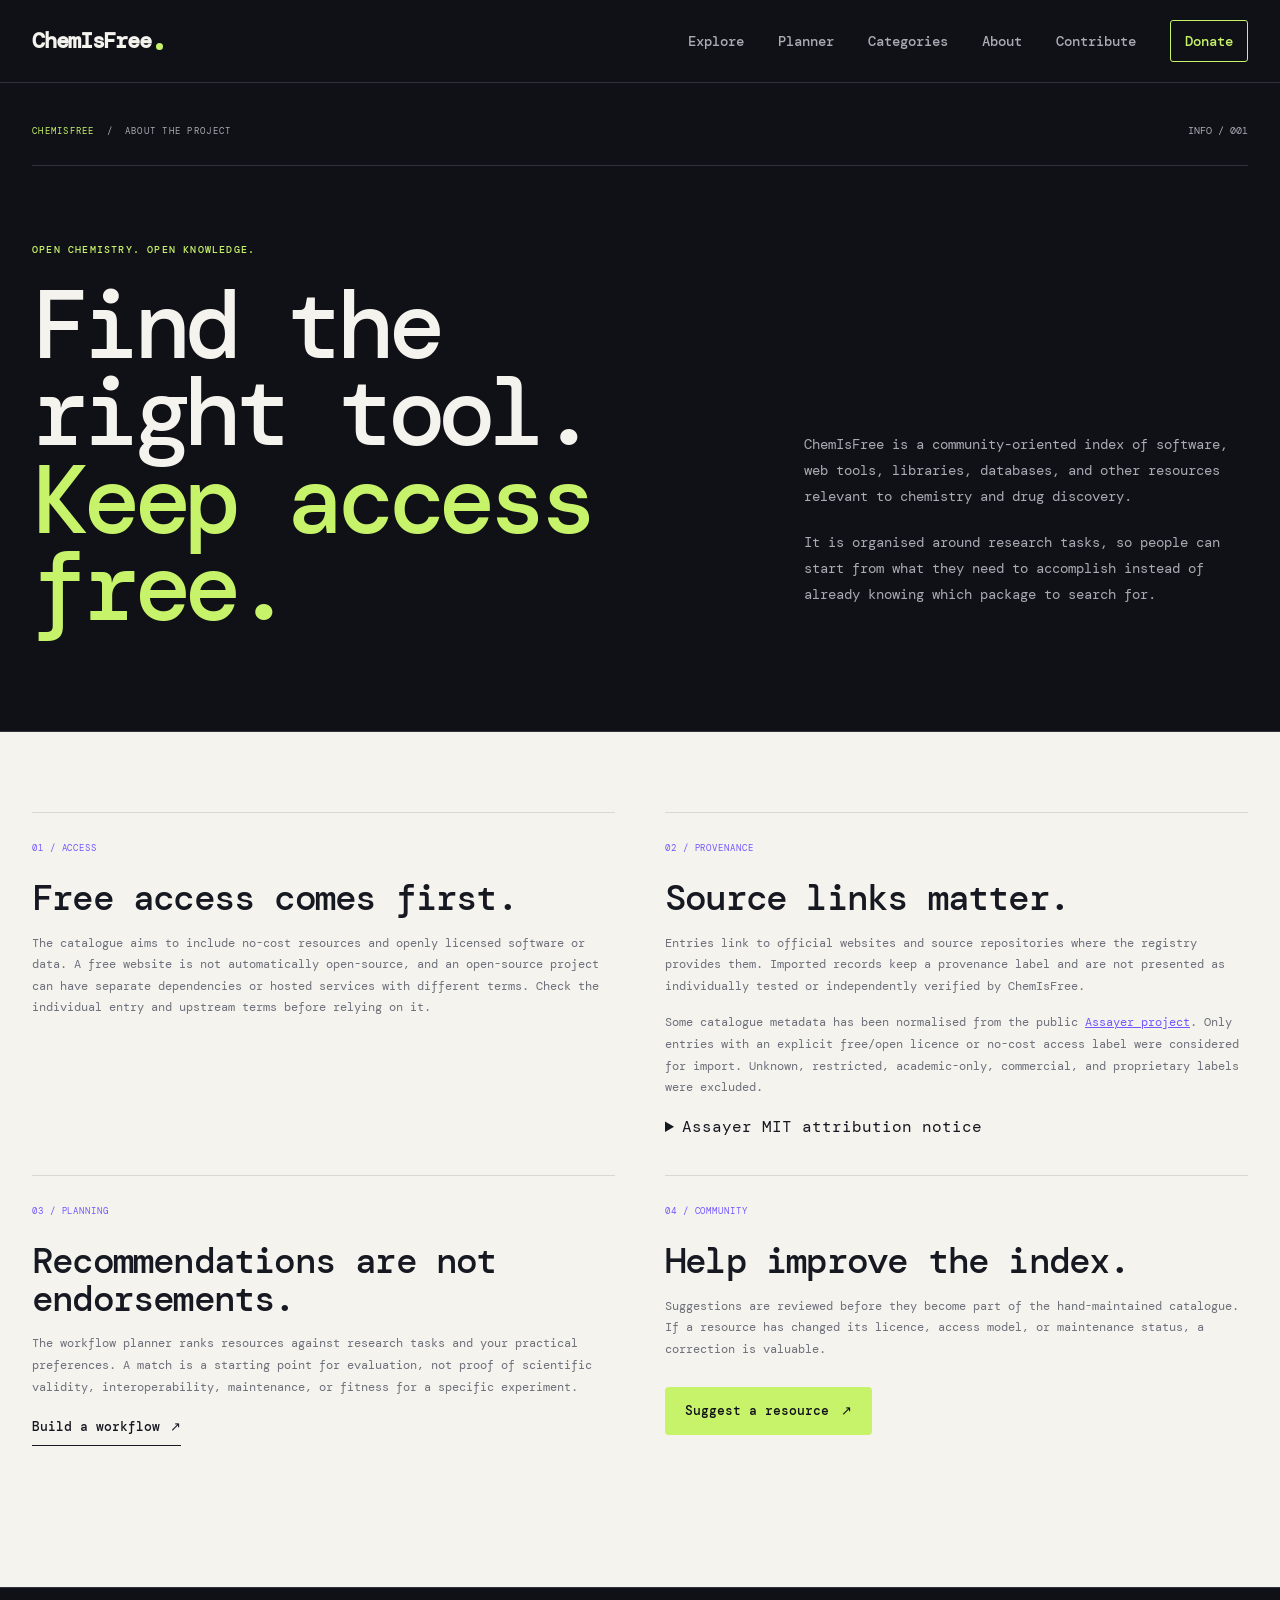
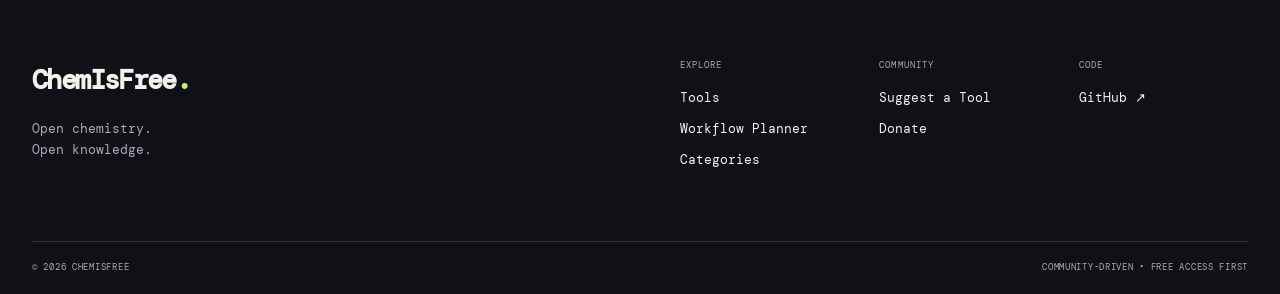
==== commit 4385d02d: "Include Assayer MIT attribution notice on the website" ====
--- a/about.html
+++ b/about.html
@@ -34,7 +34,32 @@
     <section class="about-policy">
         <div class="container">
             <article><span>01 / ACCESS</span><h2>Free access comes first.</h2><p>The catalogue aims to include no-cost resources and openly licensed software or data. A free website is not automatically open-source, and an open-source project can have separate dependencies or hosted services with different terms. Check the individual entry and upstream terms before relying on it.</p></article>
-            <article><span>02 / PROVENANCE</span><h2>Source links matter.</h2><p>Entries link to official websites and source repositories where the registry provides them. Imported records keep a provenance label and are not presented as individually tested or independently verified by ChemIsFree.</p><p>Some catalogue metadata has been normalised from the public <a href="https://github.com/yboulaamane/assayer" target="_blank" rel="noopener noreferrer">Assayer project</a>. Only entries with an explicit free/open licence or no-cost access label were considered for import. Unknown, restricted, academic-only, commercial, and proprietary labels were excluded.</p></article>
+            <article><span>02 / PROVENANCE</span><h2>Source links matter.</h2><p>Entries link to official websites and source repositories where the registry provides them. Imported records keep a provenance label and are not presented as individually tested or independently verified by ChemIsFree.</p><p>Some catalogue metadata has been normalised from the public <a href="https://github.com/yboulaamane/assayer" target="_blank" rel="noopener noreferrer">Assayer project</a>. Only entries with an explicit free/open licence or no-cost access label were considered for import. Unknown, restricted, academic-only, commercial, and proprietary labels were excluded.</p>
+                <details class="about-licence-details">
+                    <summary>Assayer MIT attribution notice</summary>
+                    <p>The Assayer repository declares the MIT License for its own project and catalogue metadata. This notice does not relicense third-party software or data linked by Assayer.</p>
+                    <pre>MIT License
+
+Copyright (c) 2026 Yassir Boulaamane
+
+Permission is hereby granted, free of charge, to any person obtaining a copy
+of this software and associated documentation files (the "Software"), to deal
+in the Software without restriction, including without limitation the rights
+to use, copy, modify, merge, publish, distribute, sublicense, and/or sell
+copies of the Software, and to permit persons to whom the Software is
+furnished to do so, subject to the following conditions:
+
+The above copyright notice and this permission notice shall be included in all
+copies or substantial portions of the Software.
+
+THE SOFTWARE IS PROVIDED "AS IS", WITHOUT WARRANTY OF ANY KIND, EXPRESS OR
+IMPLIED, INCLUDING BUT NOT LIMITED TO THE WARRANTIES OF MERCHANTABILITY,
+FITNESS FOR A PARTICULAR PURPOSE AND NONINFRINGEMENT. IN NO EVENT SHALL THE
+AUTHORS OR COPYRIGHT HOLDERS BE LIABLE FOR ANY CLAIM, DAMAGES OR OTHER
+LIABILITY, WHETHER IN AN ACTION OF CONTRACT, TORT OR OTHERWISE, ARISING FROM,
+OUT OF OR IN CONNECTION WITH THE SOFTWARE OR THE USE OR OTHER DEALINGS IN THE
+SOFTWARE.</pre>
+                </details></article>
             <article><span>03 / PLANNING</span><h2>Recommendations are not endorsements.</h2><p>The workflow planner ranks resources against research tasks and your practical preferences. A match is a starting point for evaluation, not proof of scientific validity, interoperability, maintenance, or fitness for a specific experiment.</p><a class="text-link" href="workflow-planner.html">Build a workflow <span>↗</span></a></article>
             <article><span>04 / COMMUNITY</span><h2>Help improve the index.</h2><p>Suggestions are reviewed before they become part of the hand-maintained catalogue. If a resource has changed its licence, access model, or maintenance status, a correction is valuable.</p><a class="button button-primary" href="https://github.com/ChemIsFree/tools/issues/new?template=suggest-a-tool.yml" target="_blank" rel="noopener noreferrer">Suggest a resource <span>↗</span></a></article>
         </div>
--- a/css/style.css
+++ b/css/style.css
@@ -3538,3 +3538,645 @@
         gap: 20px;
     }
 }
+
+
+
+/* =========================================================
+   PRE-LAUNCH: CATALOGUE PROVENANCE + WORKFLOW PLANNER
+   ========================================================= */
+
+.tool-status-registry {
+    background: transparent;
+    color: var(--text-muted);
+    border: 1px solid var(--line);
+}
+.registry-review-note {
+    color: var(--text-muted);
+    font-size: 9px;
+    letter-spacing: 0.045em;
+}
+.application-interface-unclassified .interface-label {
+    color: var(--text-muted);
+}
+.application-interface-unclassified .interface-label span {
+    background: var(--line);
+}
+.tool-external-links a {
+    overflow-wrap: anywhere;
+}
+
+.planner-hero {
+    padding: 40px 0 110px;
+    background: var(--ink);
+    color: var(--text-on-dark);
+    border-bottom: 1px solid var(--line-dark);
+}
+.planner-topline {
+    display: flex;
+    justify-content: space-between;
+    align-items: center;
+    gap: 24px;
+    padding-bottom: 26px;
+    border-bottom: 1px solid var(--line-dark);
+}
+.planner-kicker {
+    display: flex;
+    gap: 12px;
+    align-items: center;
+    color: var(--text-on-dark-muted);
+    font-family: var(--font-mono);
+    font-size: 9px;
+    letter-spacing: .14em;
+}
+.planner-kicker span:first-child { color: var(--lime); }
+.planner-index {
+    color: var(--text-on-dark-muted);
+    font-family: var(--font-mono);
+    font-size: 10px;
+}
+.planner-hero-grid {
+    display: grid;
+    grid-template-columns: minmax(0, 1.15fr) minmax(280px, .75fr);
+    gap: 90px;
+    align-items: end;
+    padding-top: 76px;
+}
+.planner-hero .eyebrow {
+    margin: 0 0 24px;
+    color: var(--lime);
+    font-size: 10px;
+    letter-spacing: .12em;
+}
+.planner-hero h1 {
+    margin: 0;
+    max-width: 830px;
+    font-family: var(--font-display);
+    font-size: clamp(54px, 7.5vw, 100px);
+    line-height: .91;
+    letter-spacing: -.075em;
+    font-weight: 500;
+}
+.planner-hero h1 span { color: var(--lime); }
+.planner-hero-copy {
+    max-width: 520px;
+    padding-bottom: 4px;
+}
+.planner-hero-copy p {
+    margin: 0 0 20px;
+    color: var(--text-on-dark-muted);
+    font-size: 14px;
+    line-height: 1.85;
+}
+.planner-hero-copy .planner-no-api {
+    margin-top: 28px;
+    padding-top: 18px;
+    border-top: 1px solid var(--line-dark);
+    color: var(--lime);
+    font-size: 12px;
+}
+.planner-builder {
+    padding: 90px 0 105px;
+    border-bottom: 1px solid var(--line);
+    background: var(--paper-light);
+}
+.planner-section-heading {
+    display: flex;
+    justify-content: space-between;
+    align-items: end;
+    gap: 40px;
+    margin-bottom: 40px;
+}
+.planner-section-heading .eyebrow,
+.planner-custom-heading .eyebrow {
+    margin: 0 0 15px;
+    color: var(--violet);
+    font-size: 10px;
+    letter-spacing: .12em;
+}
+.planner-section-heading h2,
+.planner-custom-heading h3 {
+    margin: 0;
+    font-family: var(--font-display);
+    font-size: clamp(33px, 4.5vw, 55px);
+    line-height: .98;
+    letter-spacing: -.06em;
+    font-weight: 500;
+}
+.planner-catalogue-status {
+    max-width: 260px;
+    margin: 0;
+    color: var(--text-muted);
+    font-size: 11px;
+    text-align: right;
+}
+.planner-form {
+    border-top: 1px solid var(--line);
+}
+.planner-form-grid {
+    display: grid;
+    grid-template-columns: repeat(2, minmax(0, 1fr));
+    gap: 0 30px;
+}
+.planner-field {
+    display: flex;
+    flex-direction: column;
+    gap: 10px;
+    padding: 25px 0 26px;
+    border-bottom: 1px solid var(--line);
+}
+.planner-field-wide { grid-column: 1 / -1; }
+.planner-field label {
+    font-size: 12px;
+    font-weight: 600;
+}
+.planner-field label span {
+    color: var(--text-muted);
+    font-weight: 400;
+}
+.planner-field input,
+.planner-field select {
+    min-height: 50px;
+    width: 100%;
+    padding: 12px 14px;
+    border: 1px solid var(--line);
+    border-radius: var(--radius-sm);
+    background: var(--white);
+    color: var(--text);
+    font-size: 13px;
+}
+.planner-field input:focus,
+.planner-field select:focus {
+    outline: 2px solid var(--violet-light);
+    outline-offset: 2px;
+}
+.planner-field-help {
+    margin: 0;
+    color: var(--text-muted);
+    font-size: 11px;
+    line-height: 1.65;
+}
+.planner-form-actions {
+    display: flex;
+    align-items: center;
+    flex-wrap: wrap;
+    gap: 13px;
+    padding-top: 28px;
+}
+.planner-form-actions .button,
+.planner-copy-row .button { border: 0; }
+.planner-form-message {
+    flex-basis: 100%;
+    color: var(--text-muted);
+    font-size: 11px;
+}
+.planner-custom-picker {
+    margin-top: 35px;
+    padding: 28px;
+    border: 1px solid var(--line);
+    background: var(--paper);
+}
+.planner-custom-picker[hidden] { display: none !important; }
+.planner-custom-heading {
+    display: flex;
+    justify-content: space-between;
+    align-items: end;
+    gap: 20px;
+    margin-bottom: 16px;
+}
+.planner-custom-heading h3 { font-size: 29px; }
+.planner-custom-heading > span {
+    color: var(--text-muted);
+    font-size: 11px;
+    white-space: nowrap;
+}
+.planner-task-options {
+    display: grid;
+    grid-template-columns: repeat(2, minmax(0, 1fr));
+    gap: 20px;
+    margin-top: 25px;
+}
+.planner-task-group {
+    min-width: 0;
+    margin: 0;
+    padding: 0;
+    border: 0;
+}
+.planner-task-group legend {
+    margin-bottom: 9px;
+    color: var(--violet);
+    font-size: 10px;
+    font-weight: 700;
+    letter-spacing: .08em;
+    text-transform: uppercase;
+}
+.planner-task-group > div { display: grid; gap: 3px; }
+.planner-task-option {
+    display: flex;
+    align-items: start;
+    gap: 9px;
+    padding: 7px 0;
+    color: var(--text);
+    font-size: 11px;
+    line-height: 1.45;
+}
+.planner-task-option input { accent-color: var(--violet); margin-top: 2px; }
+.planner-task-option input:disabled + span { opacity: .45; }
+.planner-task-order {
+    margin-top: 28px;
+    padding-top: 22px;
+    border-top: 1px solid var(--line);
+}
+.planner-order-heading {
+    margin: 0 0 10px;
+    color: var(--text-muted);
+    font-family: var(--font-mono);
+    font-size: 9px;
+    letter-spacing: .12em;
+}
+.planner-order-empty {
+    margin: 0;
+    color: var(--text-muted);
+    font-size: 11px;
+}
+.planner-task-order ol { margin: 0; padding: 0; list-style: none; }
+.planner-task-order li {
+    display: flex;
+    justify-content: space-between;
+    align-items: center;
+    gap: 14px;
+    padding: 9px 0;
+    border-bottom: 1px solid var(--line);
+    font-size: 12px;
+}
+.planner-order-controls { display: flex; gap: 5px; }
+.planner-order-controls button {
+    width: 30px;
+    height: 29px;
+    border: 1px solid var(--line);
+    background: var(--white);
+    color: var(--text);
+    border-radius: 3px;
+}
+.planner-order-controls button:disabled { opacity: .35; cursor: not-allowed; }
+
+.planner-results-section {
+    padding: 85px 0 95px;
+    background: var(--paper);
+}
+.planner-empty-state {
+    max-width: 700px;
+    padding: 42px 0 50px;
+    border-top: 1px solid var(--line);
+}
+.planner-step-number {
+    display: block;
+    margin-bottom: 25px;
+    color: var(--violet);
+    font-size: 10px;
+    letter-spacing: .12em;
+}
+.planner-empty-state h2 {
+    margin: 0 0 18px;
+    font-family: var(--font-display);
+    font-size: clamp(34px, 5vw, 58px);
+    line-height: .98;
+    letter-spacing: -.065em;
+    font-weight: 500;
+}
+.planner-empty-state p {
+    max-width: 550px;
+    margin: 0;
+    color: var(--text-muted);
+    font-size: 13px;
+    line-height: 1.8;
+}
+.planner-results-header {
+    display: grid;
+    grid-template-columns: minmax(0, 1fr) 190px;
+    gap: 40px;
+    align-items: end;
+    margin-bottom: 40px;
+    padding-bottom: 35px;
+    border-bottom: 1px solid var(--line);
+}
+.planner-results-header .eyebrow {
+    margin: 0 0 15px;
+    color: var(--violet);
+    font-size: 10px;
+    letter-spacing: .12em;
+}
+.planner-results-header h2 {
+    margin: 0 0 15px;
+    font-family: var(--font-display);
+    font-size: clamp(36px, 5vw, 60px);
+    line-height: .95;
+    letter-spacing: -.065em;
+    font-weight: 500;
+}
+.planner-results-header p {
+    max-width: 760px;
+    margin: 0 0 12px;
+    color: var(--text-muted);
+    font-size: 13px;
+    line-height: 1.75;
+}
+.planner-results-header .planner-context-note {
+    color: var(--text);
+    font-size: 12px;
+}
+.planner-result-stats {
+    display: flex;
+    flex-direction: column;
+    align-items: flex-end;
+    padding-left: 20px;
+    border-left: 1px solid var(--line);
+    text-align: right;
+}
+.planner-result-stats strong {
+    font-family: var(--font-display);
+    font-size: 48px;
+    line-height: 1;
+    letter-spacing: -.06em;
+    font-weight: 500;
+}
+.planner-result-stats span,
+.planner-result-stats small {
+    margin-top: 8px;
+    color: var(--text-muted);
+    font-size: 10px;
+}
+.planner-result-stats small { max-width: 180px; line-height: 1.5; }
+.planner-stage {
+    padding: 30px 0 40px;
+    border-bottom: 1px solid var(--line);
+}
+.planner-stage-heading {
+    display: grid;
+    grid-template-columns: 55px minmax(0, 1fr);
+    gap: 22px;
+    margin-bottom: 25px;
+}
+.planner-stage-index {
+    color: var(--violet);
+    font-family: var(--font-display);
+    font-size: 30px;
+    line-height: 1;
+}
+.planner-stage-heading .eyebrow {
+    margin: 0 0 10px;
+    color: var(--text-muted);
+    font-size: 9px;
+    letter-spacing: .1em;
+}
+.planner-stage-heading h3 {
+    margin: 0 0 10px;
+    font-family: var(--font-display);
+    font-size: clamp(24px, 3vw, 35px);
+    line-height: 1.08;
+    letter-spacing: -.045em;
+    font-weight: 500;
+}
+.planner-stage-heading p:last-child {
+    max-width: 820px;
+    margin: 0;
+    color: var(--text-muted);
+    font-size: 12px;
+    line-height: 1.7;
+}
+.planner-recommendations {
+    display: grid;
+    grid-template-columns: repeat(3, minmax(0, 1fr));
+    gap: 14px;
+    margin-left: 77px;
+}
+.planner-tool-card {
+    display: flex;
+    flex-direction: column;
+    min-width: 0;
+    padding: 19px;
+    border: 1px solid var(--line);
+    background: var(--paper-light);
+}
+.planner-tool-topline {
+    display: flex;
+    justify-content: space-between;
+    align-items: baseline;
+    gap: 10px;
+    color: var(--text-muted);
+    font-size: 8px;
+    letter-spacing: .075em;
+}
+.planner-score { color: var(--violet); white-space: nowrap; }
+.planner-tool-card h4 {
+    margin: 18px 0 10px;
+    font-family: var(--font-display);
+    font-size: 20px;
+    line-height: 1.08;
+    letter-spacing: -.04em;
+    font-weight: 500;
+    overflow-wrap: anywhere;
+}
+.planner-tool-description {
+    flex: 1;
+    margin: 0 0 18px;
+    color: var(--text-muted);
+    font-size: 11px;
+    line-height: 1.65;
+}
+.planner-tool-meta {
+    display: grid;
+    gap: 5px;
+    padding: 12px 0;
+    border-top: 1px solid var(--line);
+    color: var(--text-muted);
+    font-size: 9px;
+    overflow-wrap: anywhere;
+}
+.planner-why { margin: 8px 0 14px; font-size: 10px; }
+.planner-why summary { cursor: pointer; color: var(--text); font-weight: 600; }
+.planner-why ul { margin: 10px 0 0; padding-left: 15px; color: var(--text-muted); line-height: 1.55; }
+.planner-why li { margin: 0 0 5px; }
+.planner-tool-links {
+    display: flex;
+    flex-wrap: wrap;
+    gap: 12px;
+    margin-top: auto;
+    padding-top: 12px;
+    border-top: 1px solid var(--line);
+}
+.planner-tool-links a {
+    color: var(--violet);
+    font-size: 10px;
+    font-weight: 600;
+}
+.planner-no-link { color: var(--text-muted); font-size: 10px; }
+.planner-stage-missing { background: rgba(16, 17, 22, .025); }
+.planner-no-candidates {
+    margin-left: 77px;
+    padding: 22px;
+    border: 1px solid var(--line);
+    background: var(--paper-light);
+    font-size: 12px;
+}
+.planner-no-candidates p { color: var(--text-muted); line-height: 1.6; }
+.planner-no-candidates a { display: inline-block; margin: 4px 12px 0 0; color: var(--violet); font-size: 11px; }
+.planner-caveat {
+    margin-top: 27px;
+    padding: 22px 0 0;
+    border-top: 1px solid var(--line);
+    color: var(--text-muted);
+    font-size: 11px;
+    line-height: 1.7;
+}
+.planner-caveat strong { color: var(--text); }
+.planner-caveat p { margin: 8px 0 0; }
+.planner-copy-row {
+    display: flex;
+    align-items: center;
+    flex-wrap: wrap;
+    gap: 18px;
+    padding-top: 25px;
+}
+.planner-copy-row[hidden] { display: none !important; }
+.planner-copy-row span { color: var(--text-muted); font-size: 11px; }
+.planner-method-note {
+    padding: 100px 0;
+    background: var(--ink);
+    color: var(--text-on-dark);
+}
+.planner-method-grid {
+    display: grid;
+    grid-template-columns: minmax(0, .85fr) minmax(0, 1fr);
+    gap: 100px;
+}
+.planner-method-grid .eyebrow {
+    margin: 0 0 22px;
+    color: var(--lime);
+    font-size: 10px;
+    letter-spacing: .12em;
+}
+.planner-method-grid h2 {
+    margin: 0;
+    font-family: var(--font-display);
+    font-size: clamp(48px, 6vw, 78px);
+    line-height: .9;
+    letter-spacing: -.07em;
+    font-weight: 500;
+}
+.planner-method-grid > div:last-child p {
+    margin: 0 0 20px;
+    color: var(--text-on-dark-muted);
+    font-size: 13px;
+    line-height: 1.8;
+}
+.planner-method-grid .text-link { display: inline-block; margin-top: 15px; color: var(--lime); }
+.workflow-feature {
+    padding: 82px 0;
+    background: var(--paper-light);
+    border-bottom: 1px solid var(--line);
+}
+.workflow-feature-grid {
+    display: grid;
+    grid-template-columns: minmax(0, 1.2fr) minmax(270px, .8fr);
+    gap: 90px;
+    align-items: center;
+}
+.workflow-feature .eyebrow { margin: 0 0 18px; color: var(--violet); font-size: 10px; letter-spacing: .13em; }
+.workflow-feature h2 {
+    max-width: 800px;
+    margin: 0;
+    font-family: var(--font-display);
+    font-size: clamp(39px, 5vw, 64px);
+    line-height: .96;
+    letter-spacing: -.065em;
+    font-weight: 500;
+}
+.workflow-feature-copy p { margin: 0 0 18px; color: var(--text-muted); font-size: 13px; line-height: 1.8; }
+.workflow-feature-copy .button { margin-top: 10px; }
+.about-hero { padding-bottom: 100px; }
+.about-policy { padding: 80px 0 105px; }
+.about-policy .container {
+    display: grid;
+    grid-template-columns: repeat(2, minmax(0, 1fr));
+    gap: 0 50px;
+}
+.about-policy article {
+    padding: 28px 0 36px;
+    border-top: 1px solid var(--line);
+}
+.about-policy article > span {
+    display: block;
+    margin-bottom: 23px;
+    color: var(--violet);
+    font-size: 9px;
+    letter-spacing: .1em;
+}
+.about-policy h2 {
+    margin: 0 0 16px;
+    font-family: var(--font-display);
+    font-size: clamp(25px, 3vw, 36px);
+    line-height: 1.05;
+    letter-spacing: -.05em;
+    font-weight: 500;
+}
+.about-policy p { margin: 0 0 15px; color: var(--text-muted); font-size: 12px; line-height: 1.8; }
+.about-policy p a { color: var(--violet); text-decoration: underline; }
+.about-policy .button { margin-top: 12px; }
+
+@media (max-width: 1000px) {
+    .planner-hero-grid,
+    .workflow-feature-grid,
+    .planner-method-grid { grid-template-columns: 1fr; gap: 42px; }
+    .planner-recommendations { grid-template-columns: repeat(2, minmax(0, 1fr)); }
+}
+@media (max-width: 700px) {
+    .header-inner { flex-wrap: wrap; padding-top: 15px; padding-bottom: 15px; gap: 17px; }
+    .main-nav { width: 100%; flex-wrap: wrap; justify-content: flex-start; gap: 10px 18px; }
+    .main-nav a { font-size: 12px; }
+    .planner-hero { padding-top: 26px; padding-bottom: 75px; }
+    .planner-topline { align-items: flex-start; }
+    .planner-kicker { flex-wrap: wrap; gap: 7px; font-size: 8px; }
+    .planner-hero-grid { padding-top: 54px; }
+    .planner-section-heading { align-items: flex-start; flex-direction: column; gap: 18px; }
+    .planner-catalogue-status { text-align: left; }
+    .planner-form-grid { grid-template-columns: 1fr; }
+    .planner-field-wide { grid-column: auto; }
+    .planner-custom-picker { padding: 18px; }
+    .planner-custom-heading { align-items: flex-start; flex-direction: column; }
+    .planner-task-options { grid-template-columns: 1fr; }
+    .planner-results-header { grid-template-columns: 1fr; gap: 20px; }
+    .planner-result-stats { align-items: flex-start; padding: 0; border: 0; text-align: left; }
+    .planner-recommendations { grid-template-columns: 1fr; margin-left: 0; }
+    .planner-stage-heading { grid-template-columns: 34px minmax(0, 1fr); gap: 12px; }
+    .planner-stage-index { font-size: 24px; }
+    .planner-no-candidates { margin-left: 0; }
+    .planner-method-note { padding: 75px 0; }
+    .workflow-feature { padding: 70px 0; }
+    .workflow-feature-grid { gap: 28px; }
+    .about-policy { padding: 60px 0 75px; }
+    .about-policy .container { grid-template-columns: 1fr; }
+}
+
+.resource-source-note {
+    margin: 9px 0 0 !important;
+    color: var(--text-muted) !important;
+    font-size: 8px !important;
+    letter-spacing: .06em;
+}
+
+.planner-copy-fallback {
+    display: block;
+    width: 100%;
+    min-height: 230px;
+    margin-top: 18px;
+    padding: 15px;
+    border: 1px solid var(--line);
+    border-radius: var(--radius-sm);
+    background: var(--paper-light);
+    color: var(--text);
+    font-family: var(--font-mono);
+    font-size: 11px;
+    line-height: 1.6;
+    resize: vertical;
+}
+.planner-copy-fallback[hidden] { display: none !important; }
